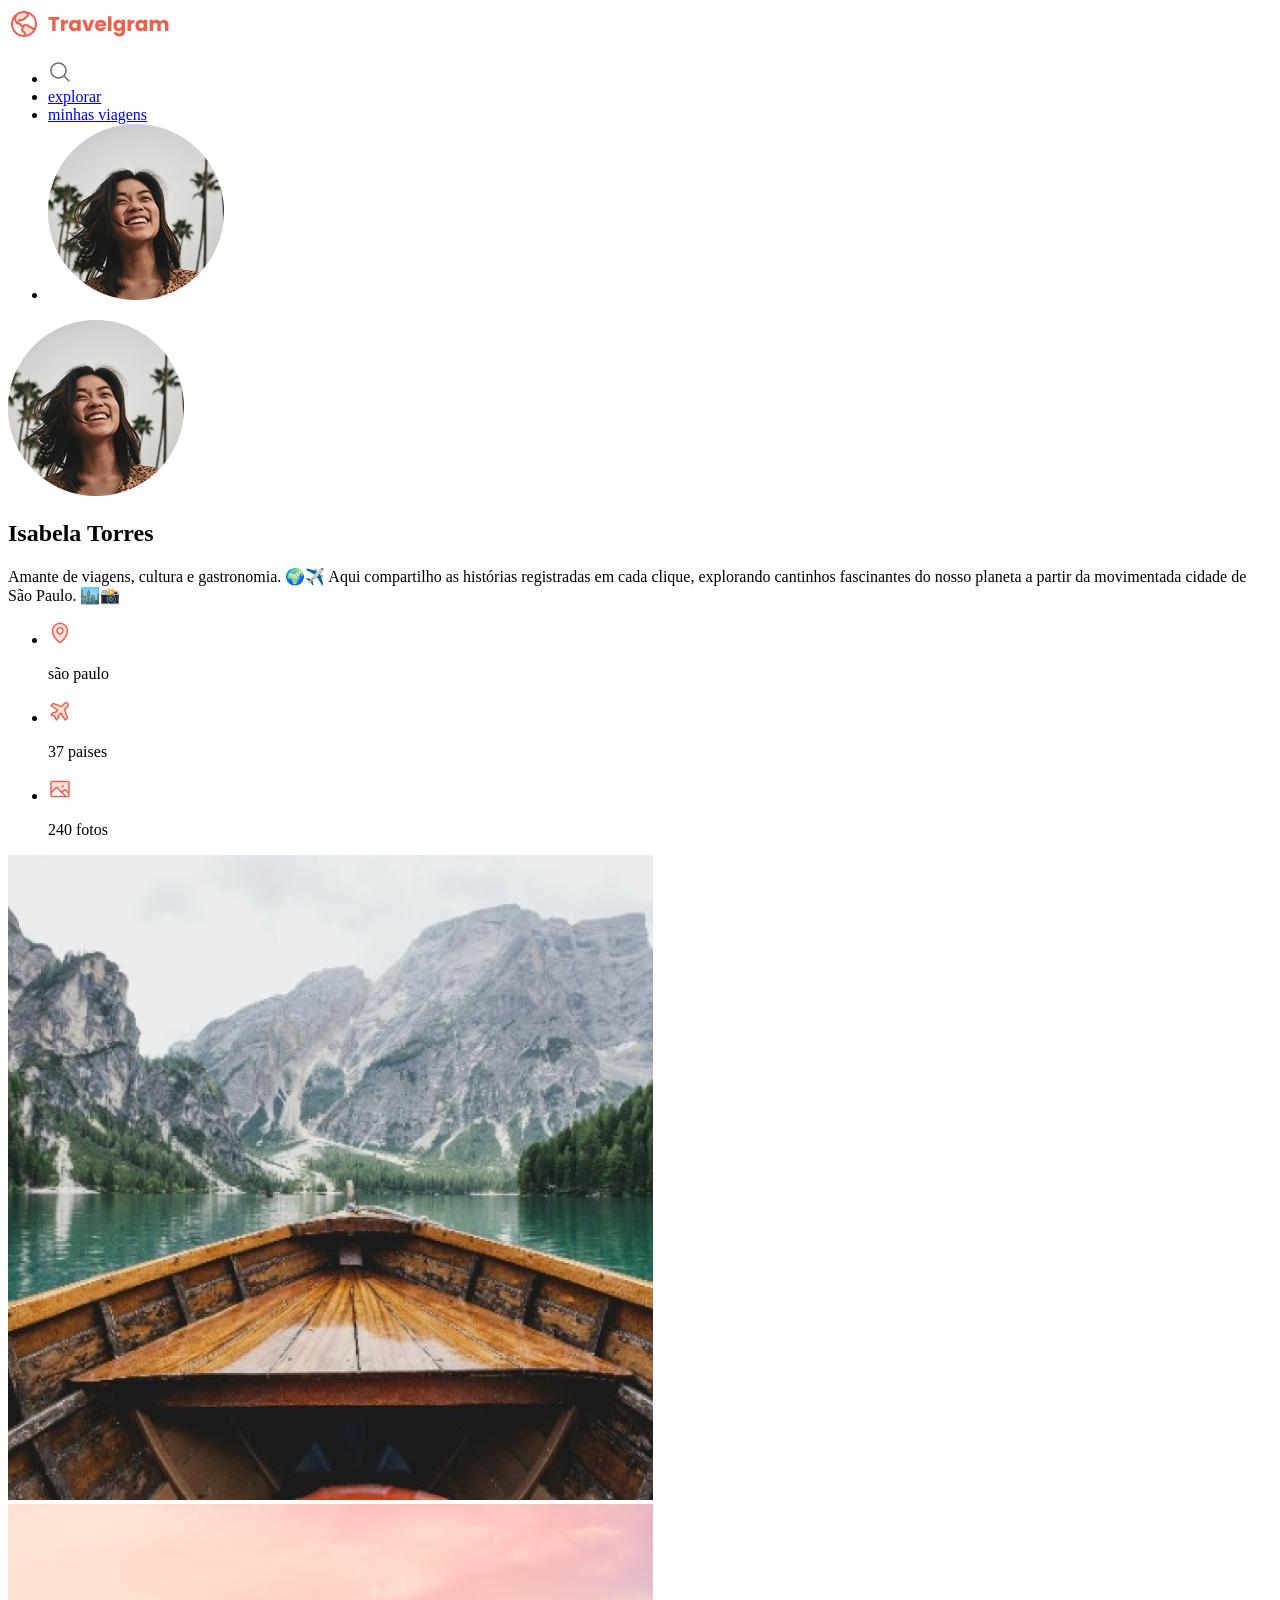
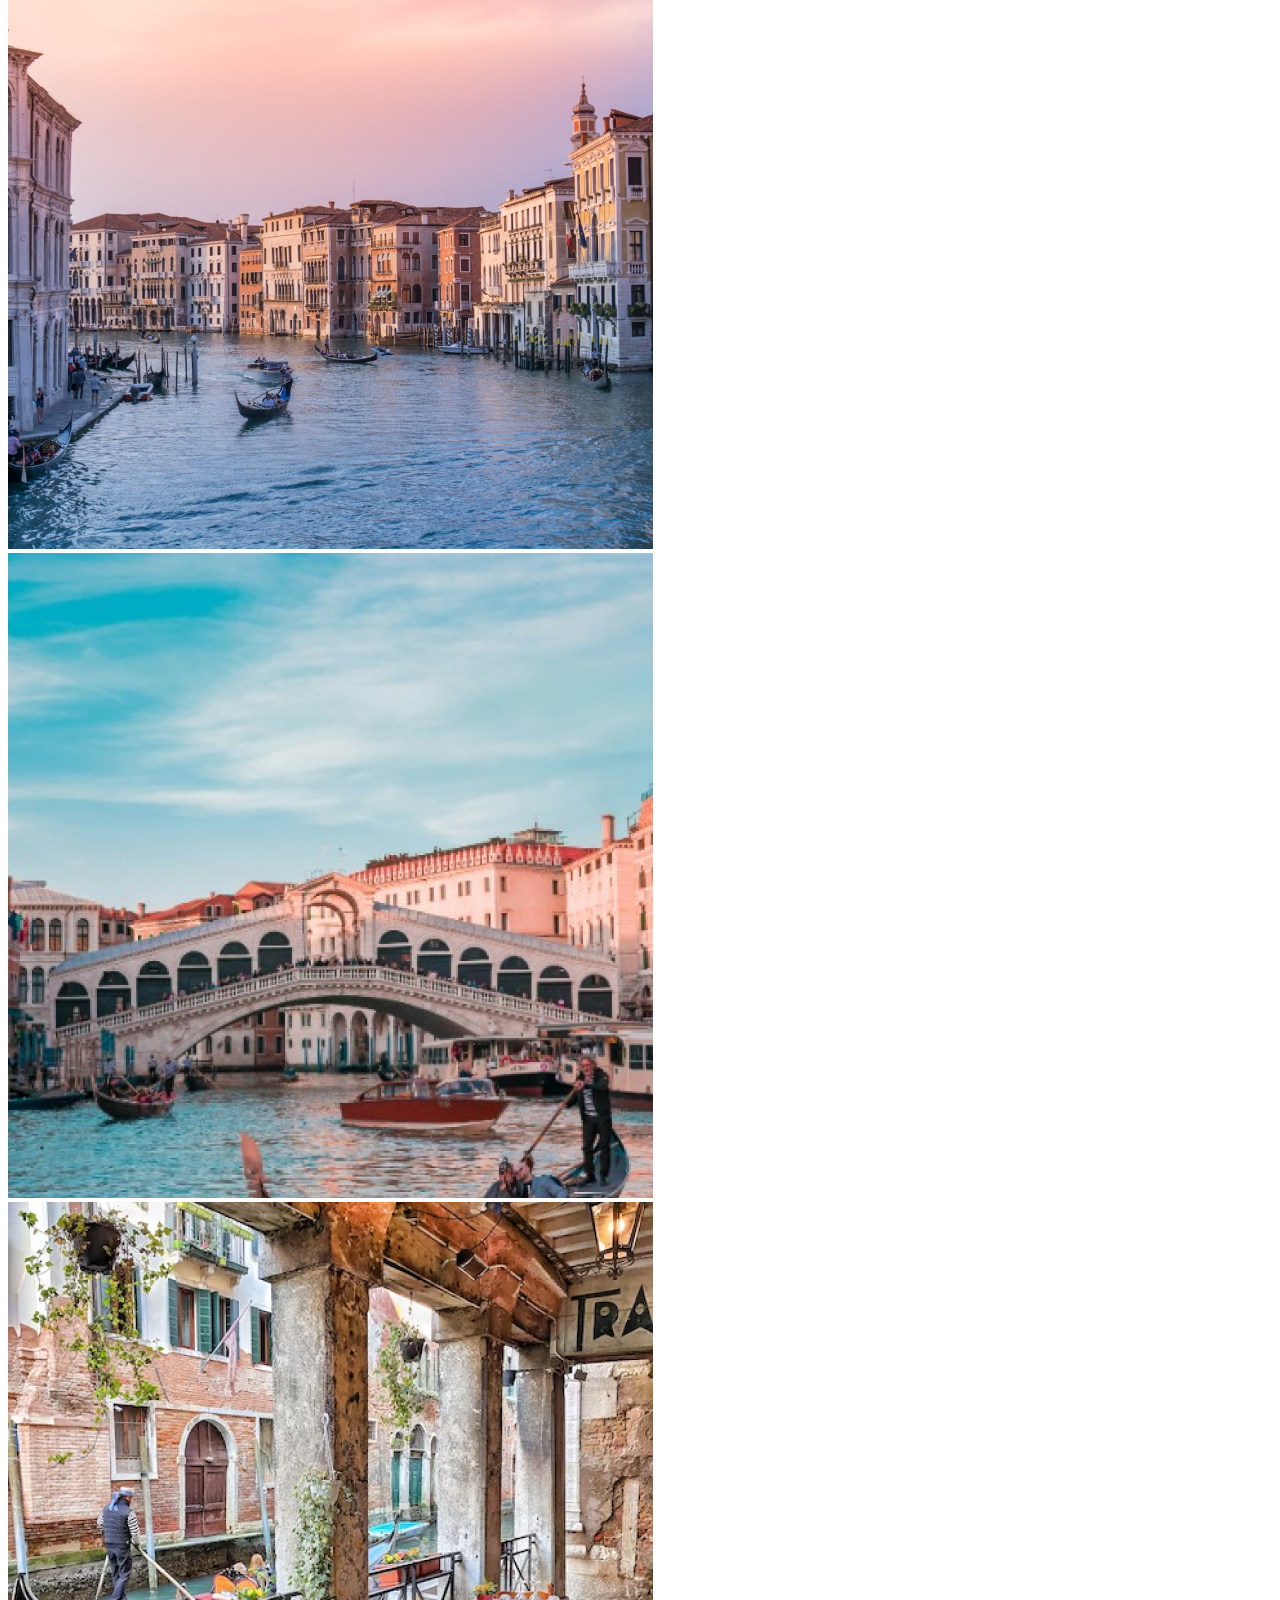
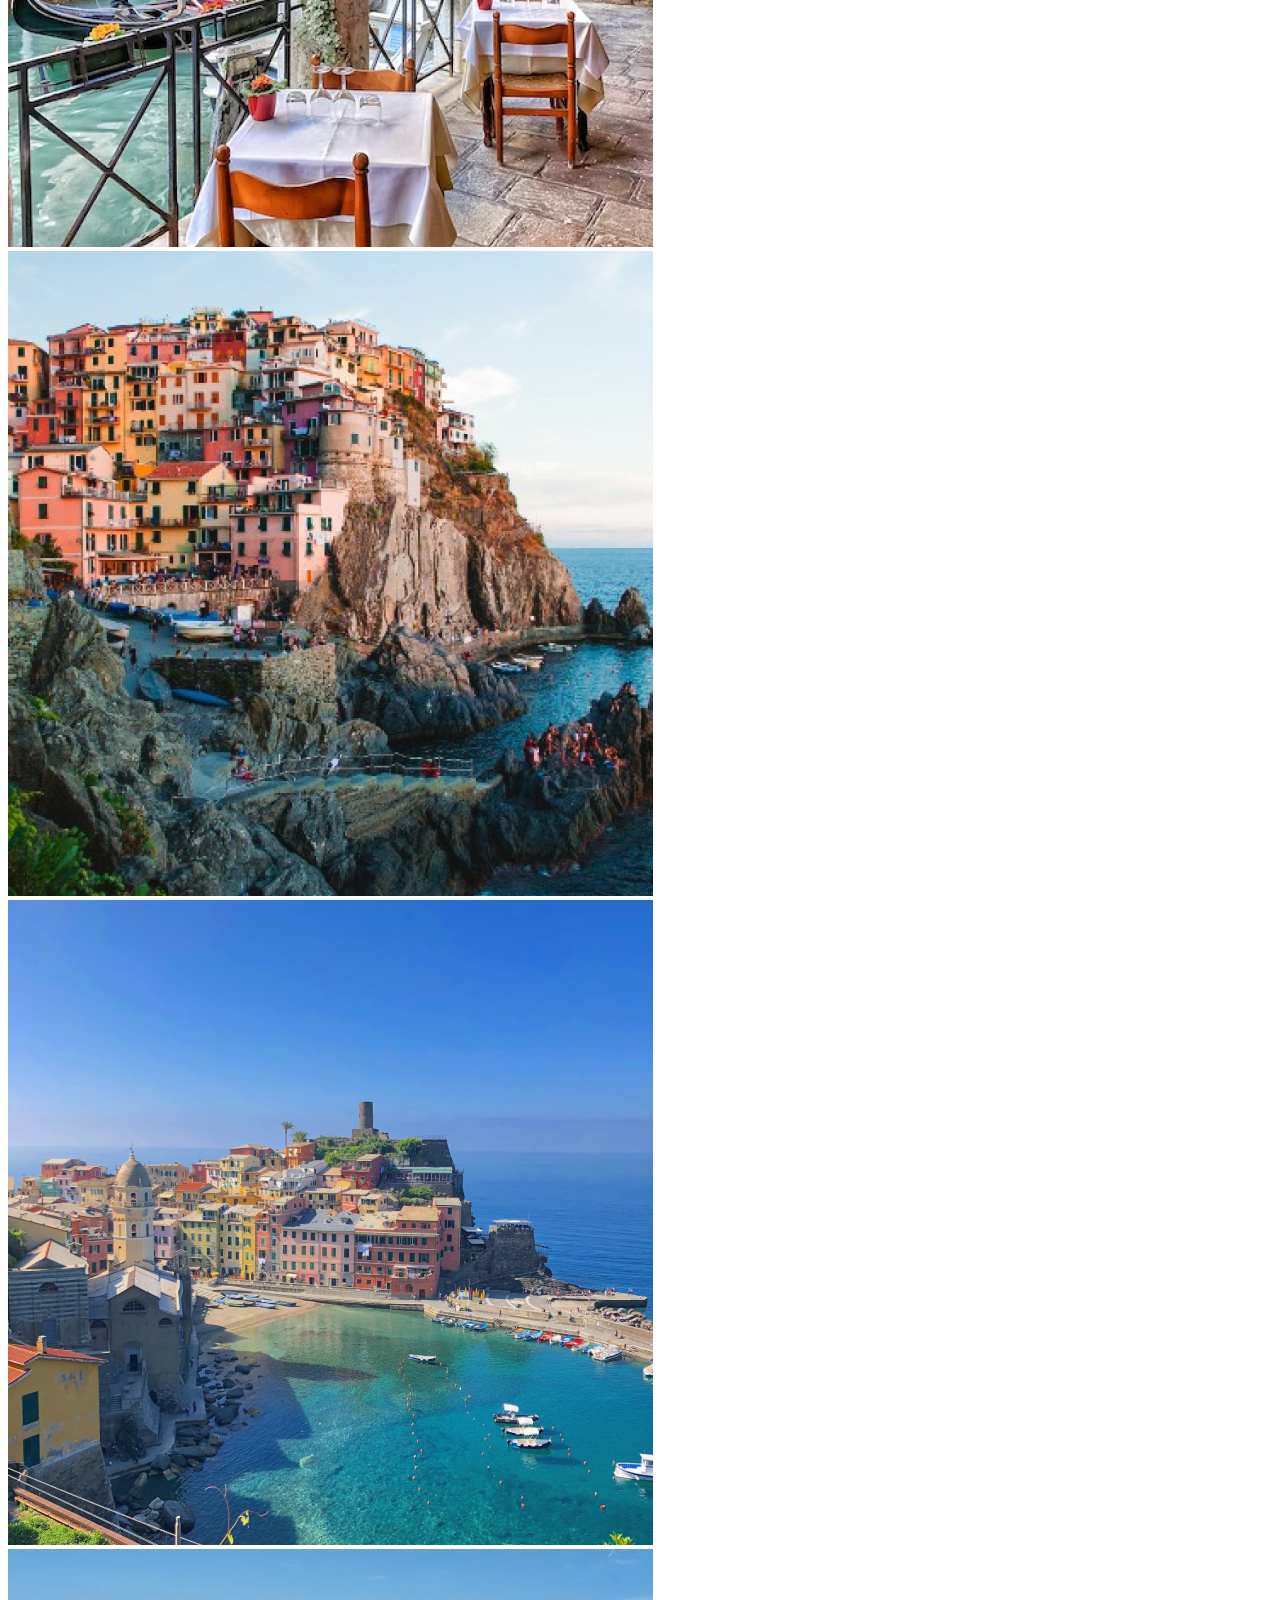
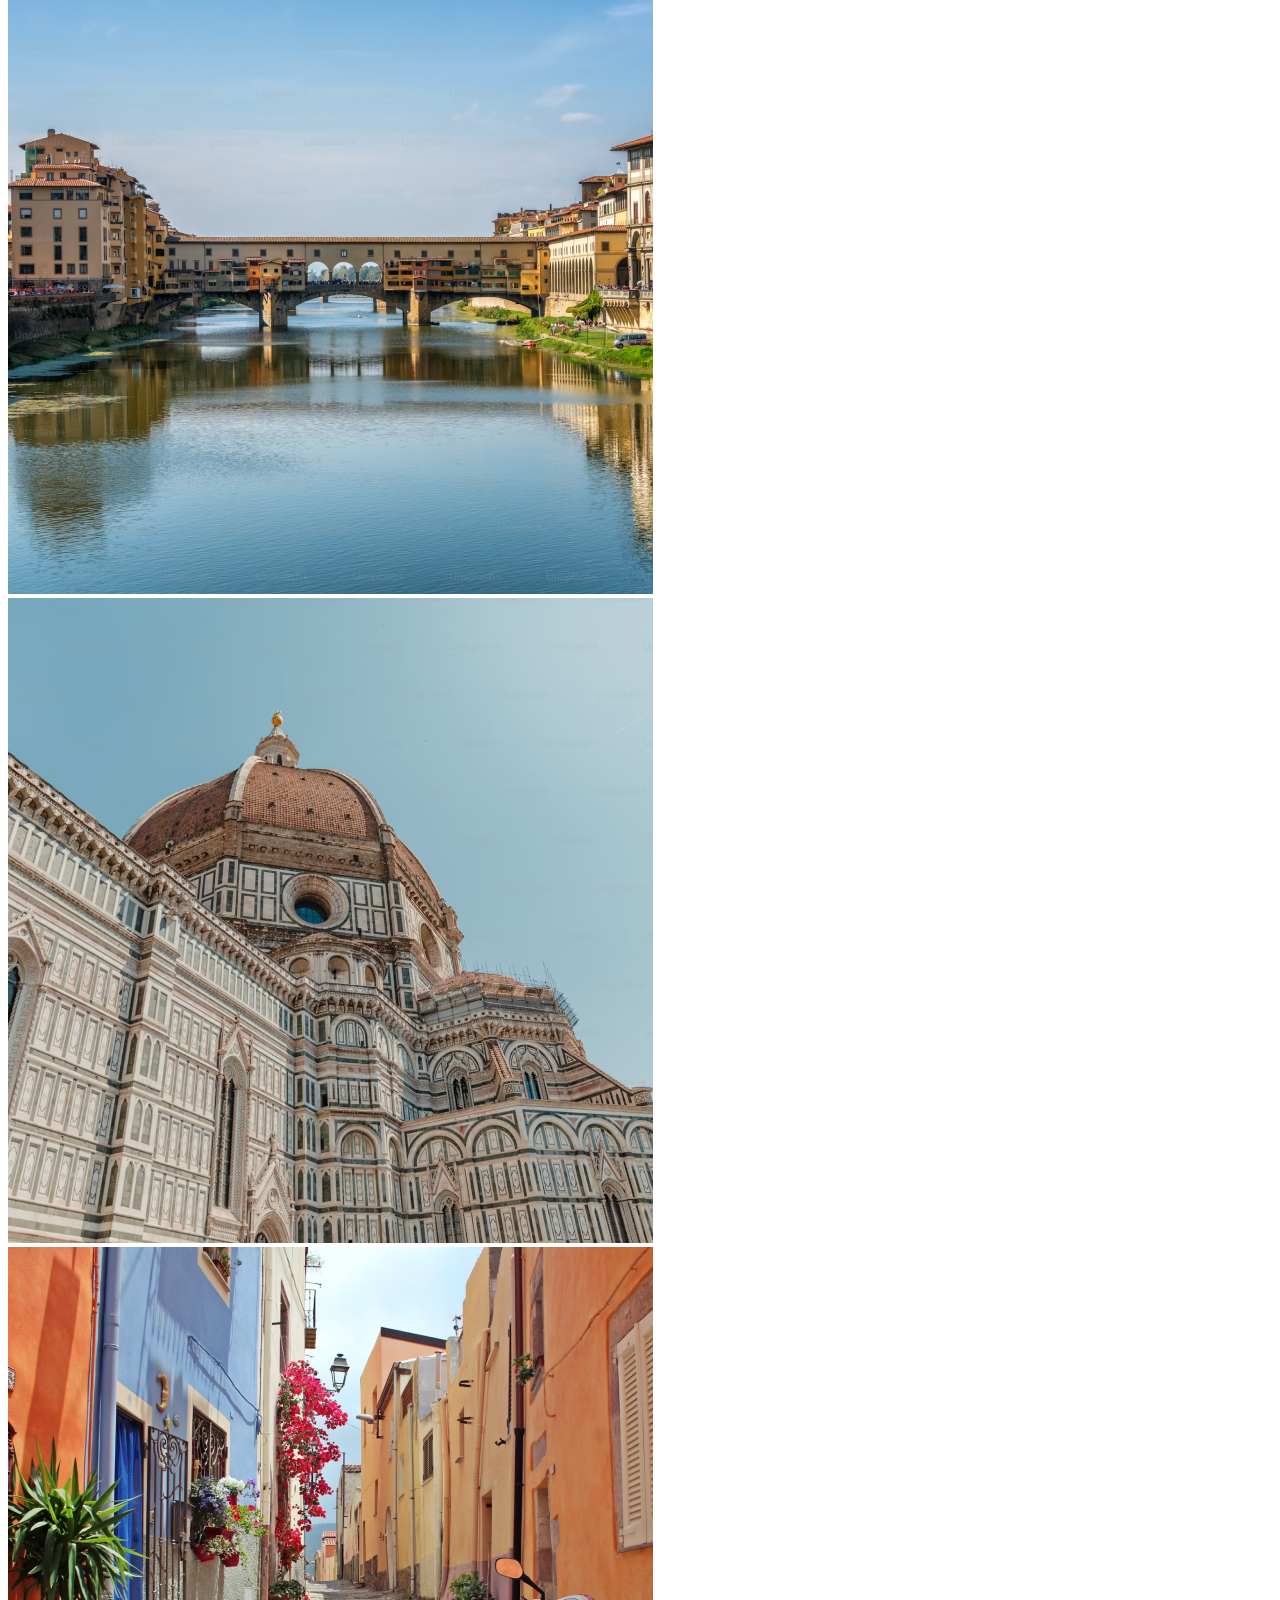
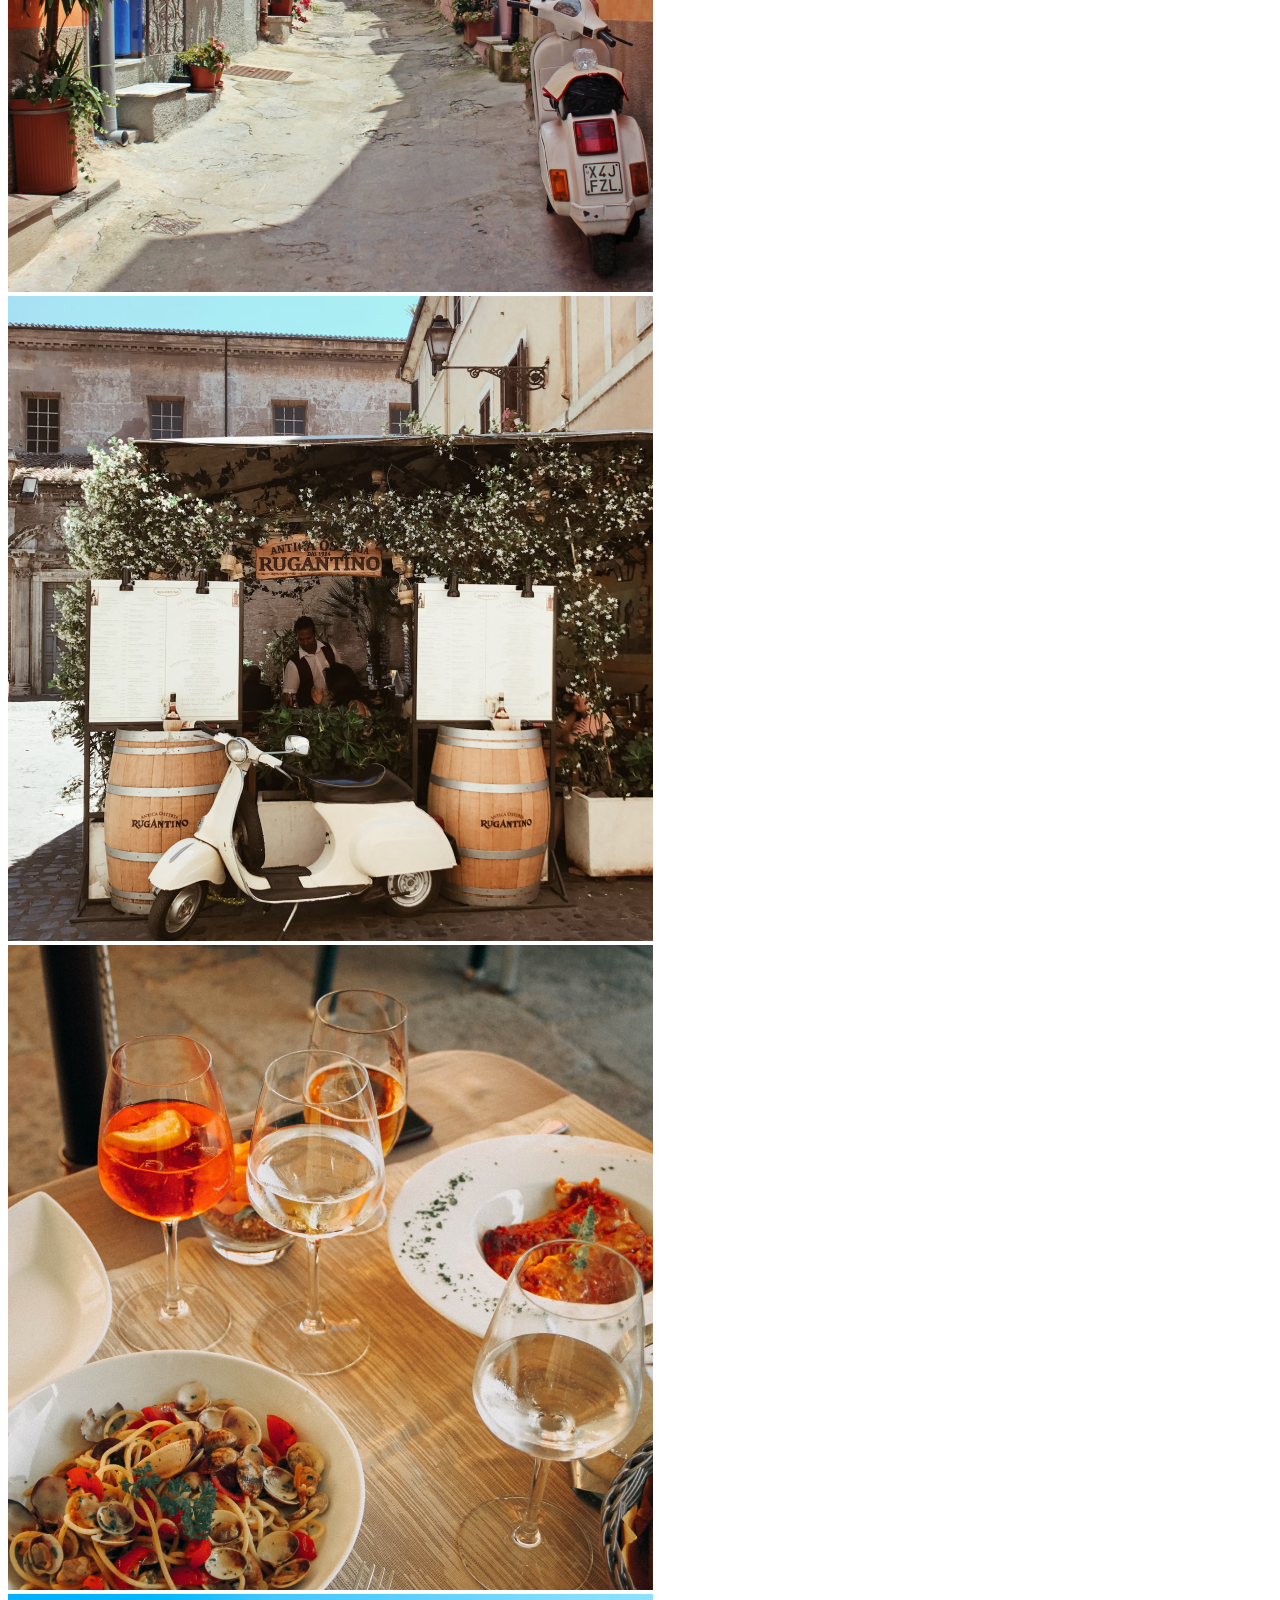
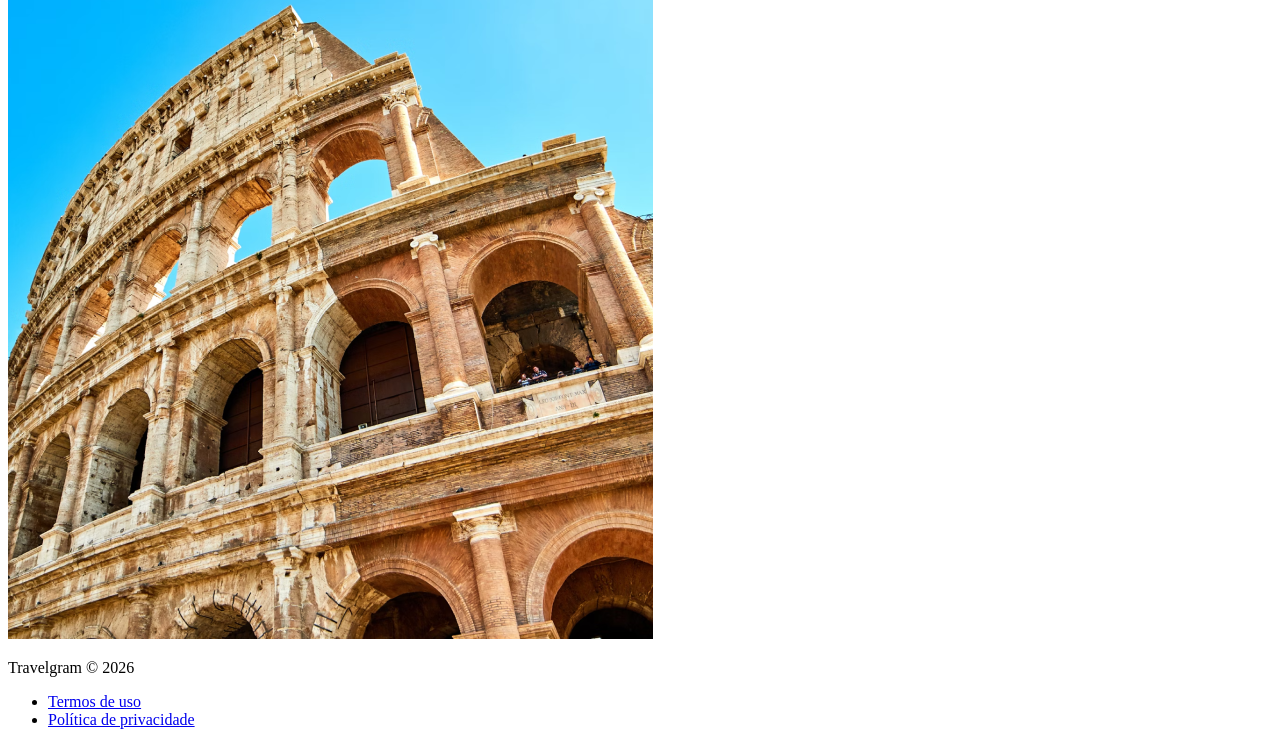
==== rocketseat/projeto-viagens-css/index.html @ 041af5b2 "html do footer concluido" ====
<!doctype html>
<html lang="pt-br">
  <head>
    <link rel="preconnect" href="https://fonts.googleapis.com" />
    <link rel="preconnect" href="https://fonts.gstatic.com" crossorigin />
    <meta charset="UTF-8" />
    <meta name="viewport" content="width=device-width, initial-scale=1.0" />
    <link
      href="https://fonts.googleapis.com/css2?family=Poppins:ital,wght@0,100;0,200;0,300;0,400;0,500;0,600;0,700;0,800;0,900;1,100;1,200;1,300;1,400;1,500;1,600;1,700;1,800;1,900&display=swap"
      rel="stylesheet"
    />
    <title>Projeto Viagens | Css</title>
  </head>
  <body>
    <!--PAGE-->
    <div id="page">
      <!--NAV-->
      <nav id="nav-main">
        <!--LOGO-->
        <a href="#" class="nav-main_logo-link">
          <img src="images/icons/Logo.svg" alt="Logo da empresa Travelgram" />
        </a>
        <!--Navegation List-->
        <div class="nav-main_div-nav">
          <ul class="list-nav">
            <!--Lupa-->
            <li class="list-nav_item">
              <a href="#">
                <img
                  src="./images/icons/MagnifyingGlass.svg"
                  alt="imagem de uma pequena lupa transparente."
                />
              </a>
            </li>
            <!--Explorar-->
            <li class="list-nav_item">
              <a href="#"> explorar </a>
            </li>
            <!--Minhas viagens-->
            <li class="list-nav_item">
              <a href="#"> minhas viagens </a>
            </li>
            <!--Imagem de perfil pequena-->
            <li class="list-nav_item">
              <a href="#">
                <img
                  src="images/icons/Profile pic.png"
                  alt="imagem de perfil pequena com uma mulher sorrindo"
                />
              </a>
            </li>
          </ul>
        </div>
      </nav>
      <!--FIM DO NAV-->
      <!--HEADER-->
      <header id="header-main">
        <!--About Section-->
        <section class="about_section">
          <!--ABOUT DIV-->
          <div class="div-about">
            <img
              src="./images/icons/Profile pic.png"
              alt="imagem de perfil com uma mulher sorrindo"
            />
            <div class="box-about">
              <h1 class="main-title">Isabela Torres</h1>
              <p class="about-paragraph">
                Amante de viagens, cultura e gastronomia. 🌍✈️ Aqui compartilho
                as histórias registradas em cada clique, explorando cantinhos
                fascinantes do nosso planeta a partir da movimentada cidade de
                São Paulo. 🏙️📸
              </p>
            </div>
          </div>

          <!--INFO DIV-->
          <div class="div-info">
            <!--List info-->
            <ul class="list-info">
              <!--Pin image-->
              <li class="list-info_item">
                <img
                  src="images/icons/MapPin.svg"
                  alt="Icone com a imagem de um pequeno Pino com a cor laranja."
                />
                <p>são paulo</p>
              </li>

              <!--Airplane-->
              <li class="list-info_item">
                <img
                  src="images/icons/AirplaneTilt.svg"
                  alt="Icone com a imagem de um aviao a cor laranja."
                />
                <p>37 paises</p>
              </li>

              <!--Image-->
              <li class="list-info_item">
                <img
                  src="images/icons/Image.svg"
                  alt="Icone com uma imagem de uma pequena paisagem."
                />
                <p>240 fotos</p>
              </li>
            </ul>
          </div>
        </section>
        <!--Fim da section About-->
      </header>
      <!--Fim do header-->

      <!--Inicio do Main - Gallery-->
      <main id="main-Gallery">
        <img src="./images/gallerry/Image 01.png" alt="#" />
        <img src="./images/gallerry/Image 02.png" alt="#" />
        <img src="./images/gallerry/Image 03.png" alt="#" />
        <img src="./images/gallerry/Image 04.png" alt="#" />
        <img src="./images/gallerry/Image 05.png" alt="#" />
        <img src="./images/gallerry/Image 06.png" alt="#" />
        <img src="./images/gallerry/Image 07.png" alt="#" />
        <img src="./images/gallerry/Image 08.png" alt="#" />
        <img src="./images/gallerry/Image 09.png" alt="#" />
        <img src="./images/gallerry/Image 10.png" alt="#" />
        <img src="./images/gallerry/Image 11.png" alt="#" />
        <img src="./images/gallerry/Image 12.png" alt="#" />
      </main>
      <!--Fim do Main-->
      <!--Inicio do Main Footer-->
      <footer id="main-footer">
        <p>Travelgram © 2026</p>
        <!--div footer-->
        <div class="main-footer_div-links">
          <!--List-->
          <ul class="main-footer_div-links_list">
            <li class="main-footer_div-links_list_item">
              <a href="#">Termos de uso</a>
            </li>

            <li class="main-footer_div-links_list_item">
              <a href="#">Política de privacidade</a>
            </li>
          </ul>
        </div>
      </footer>
    </div>
  </body>
</html>
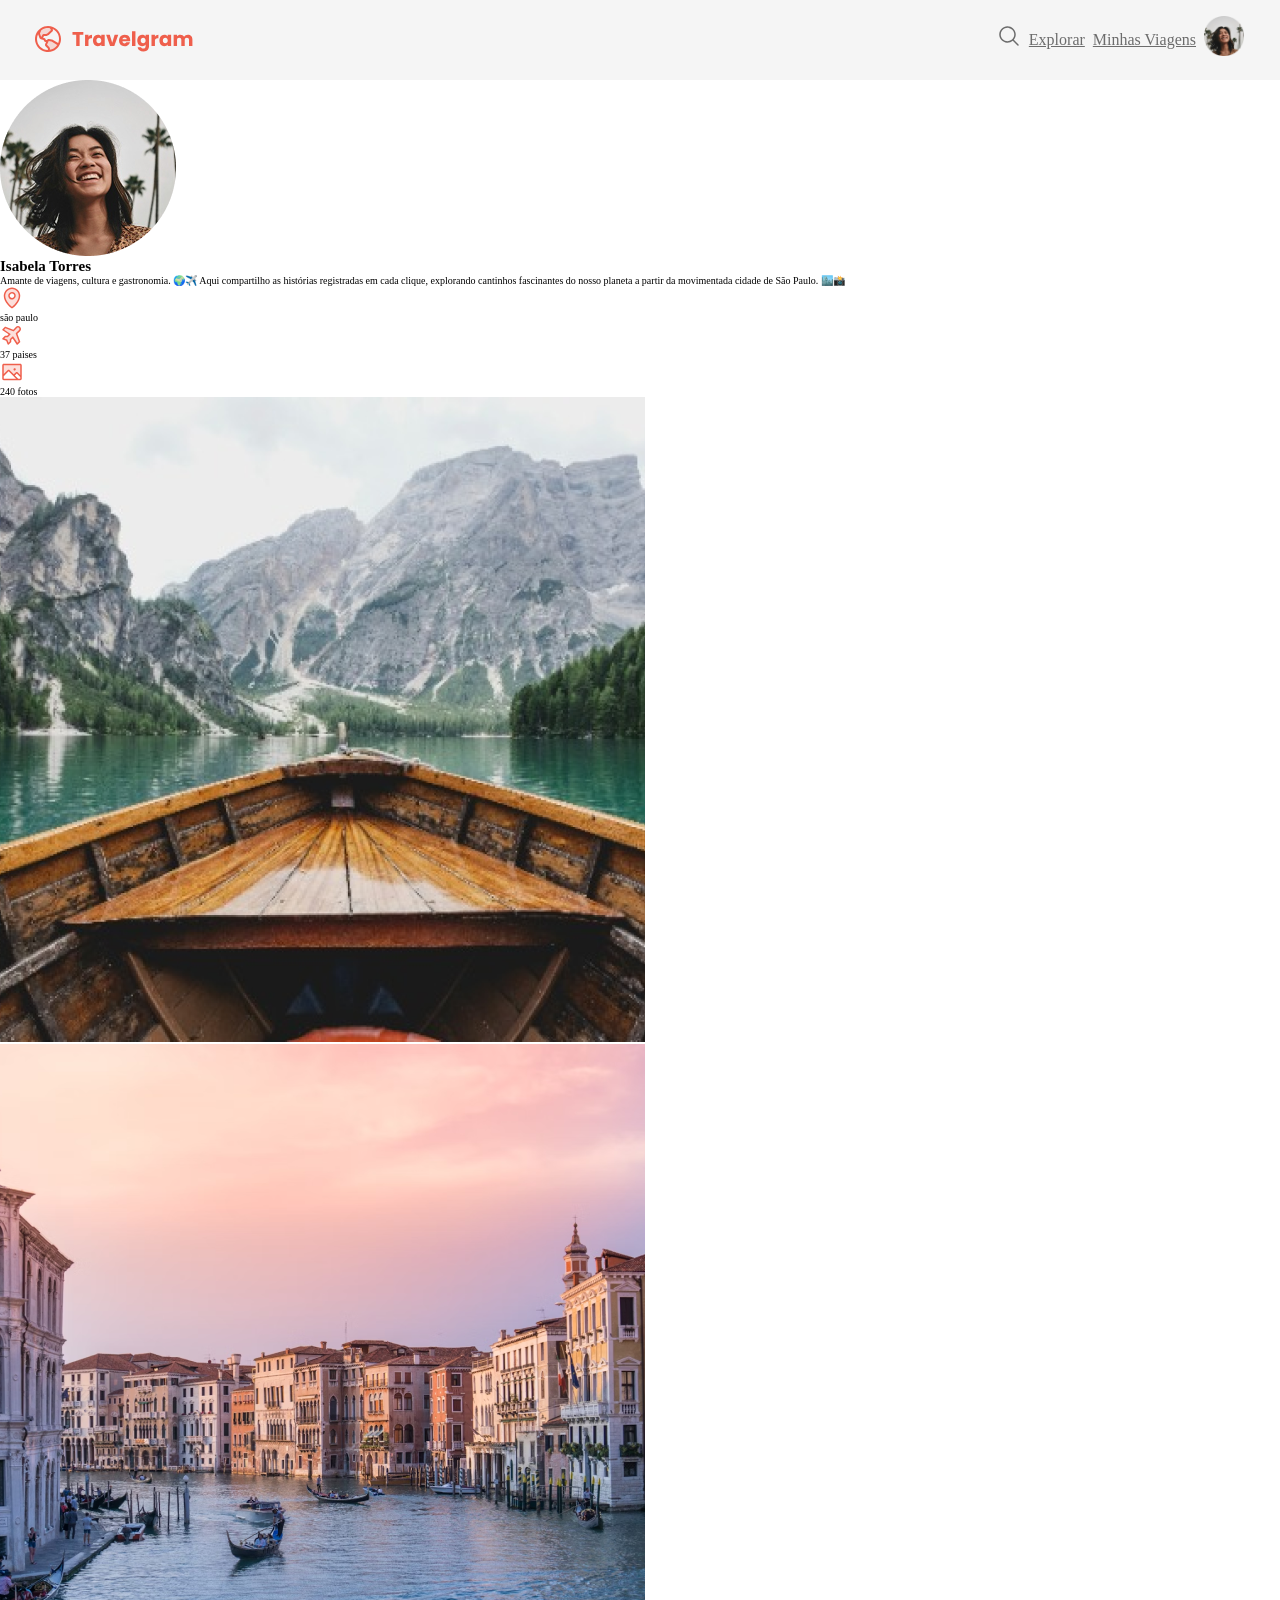
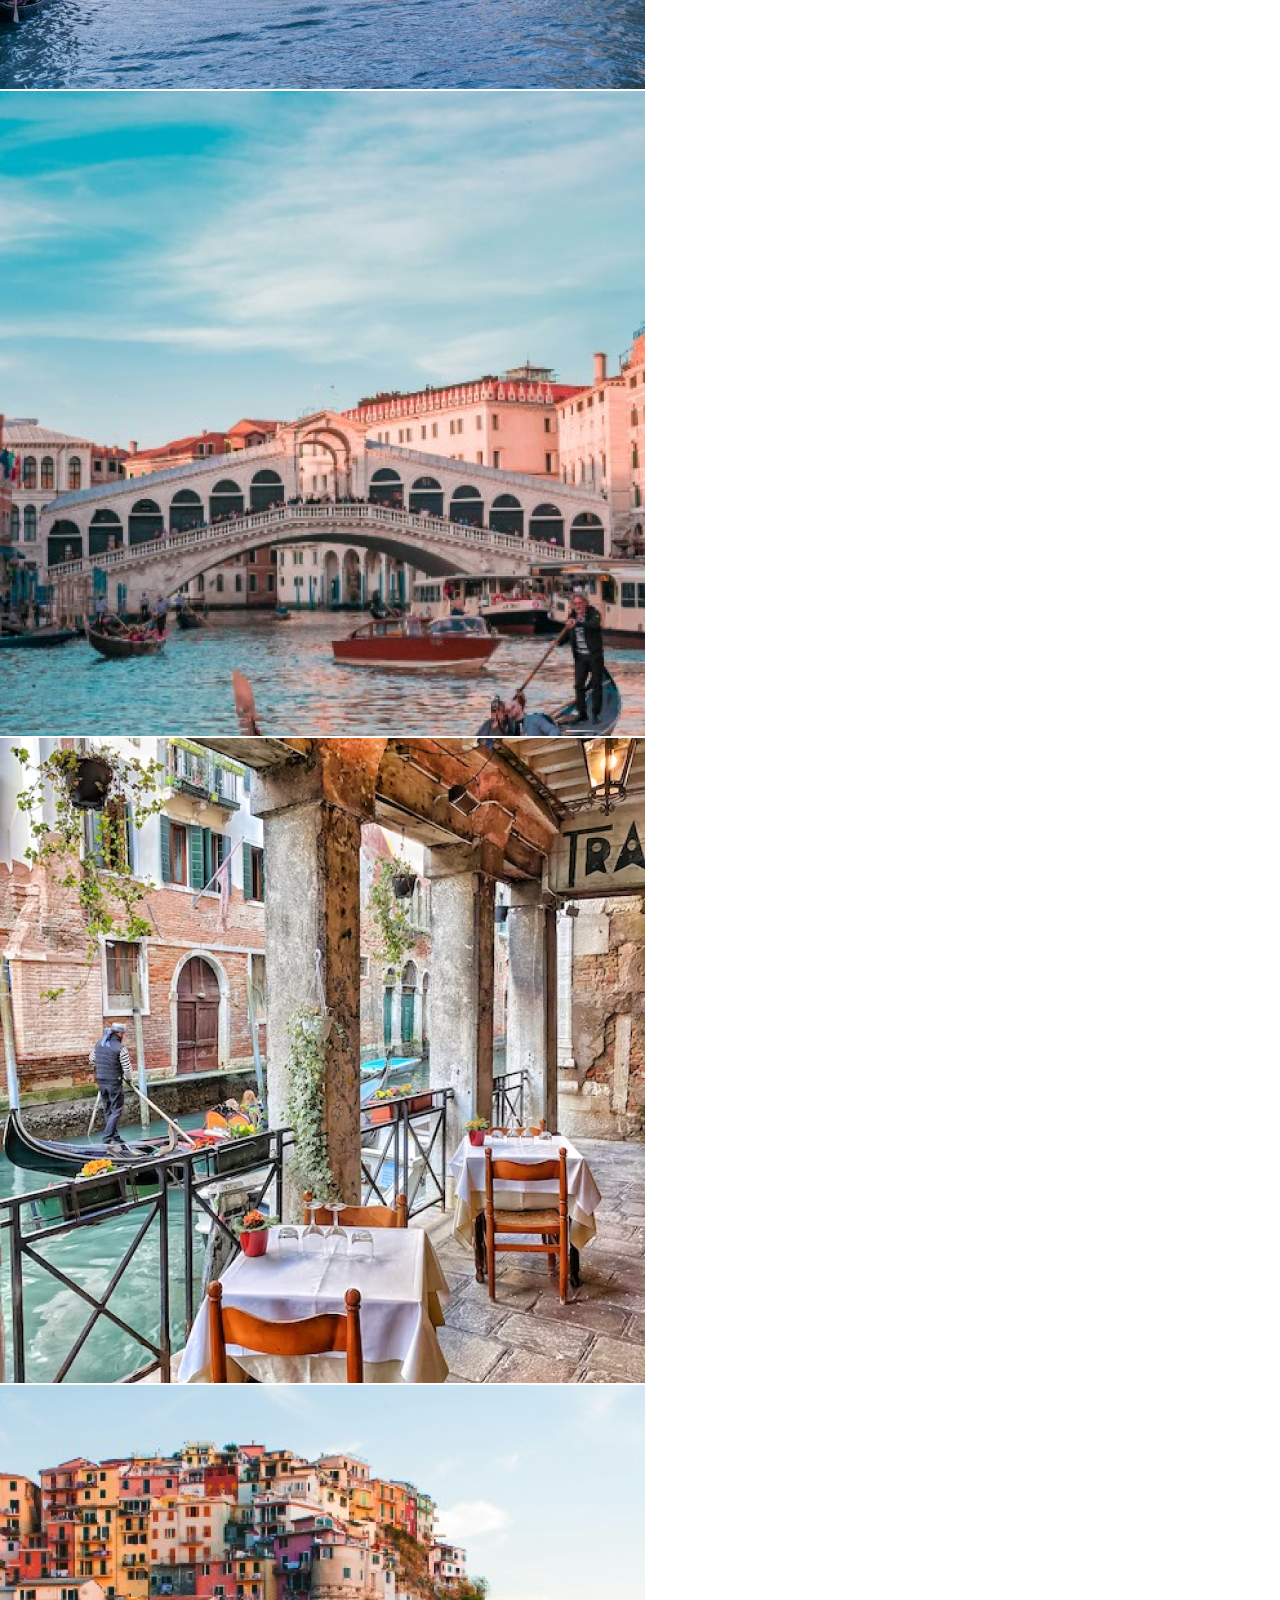
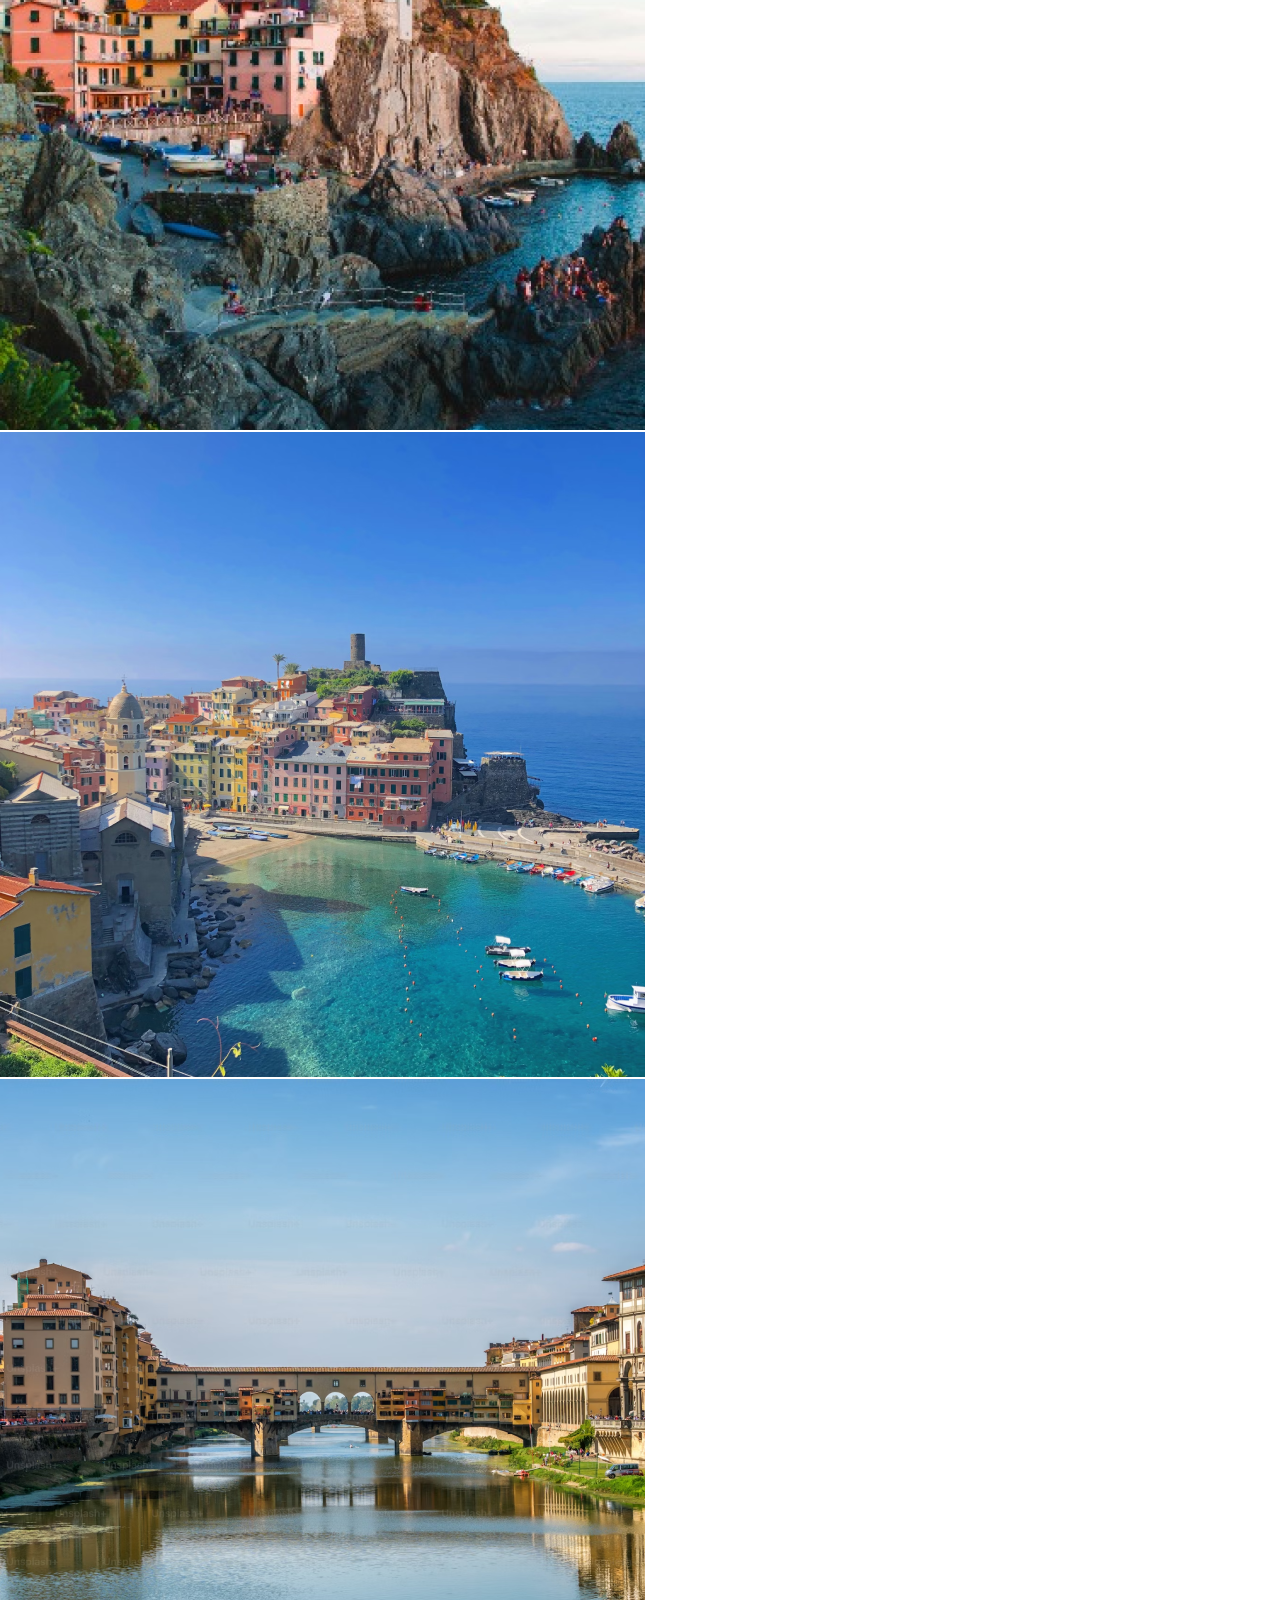
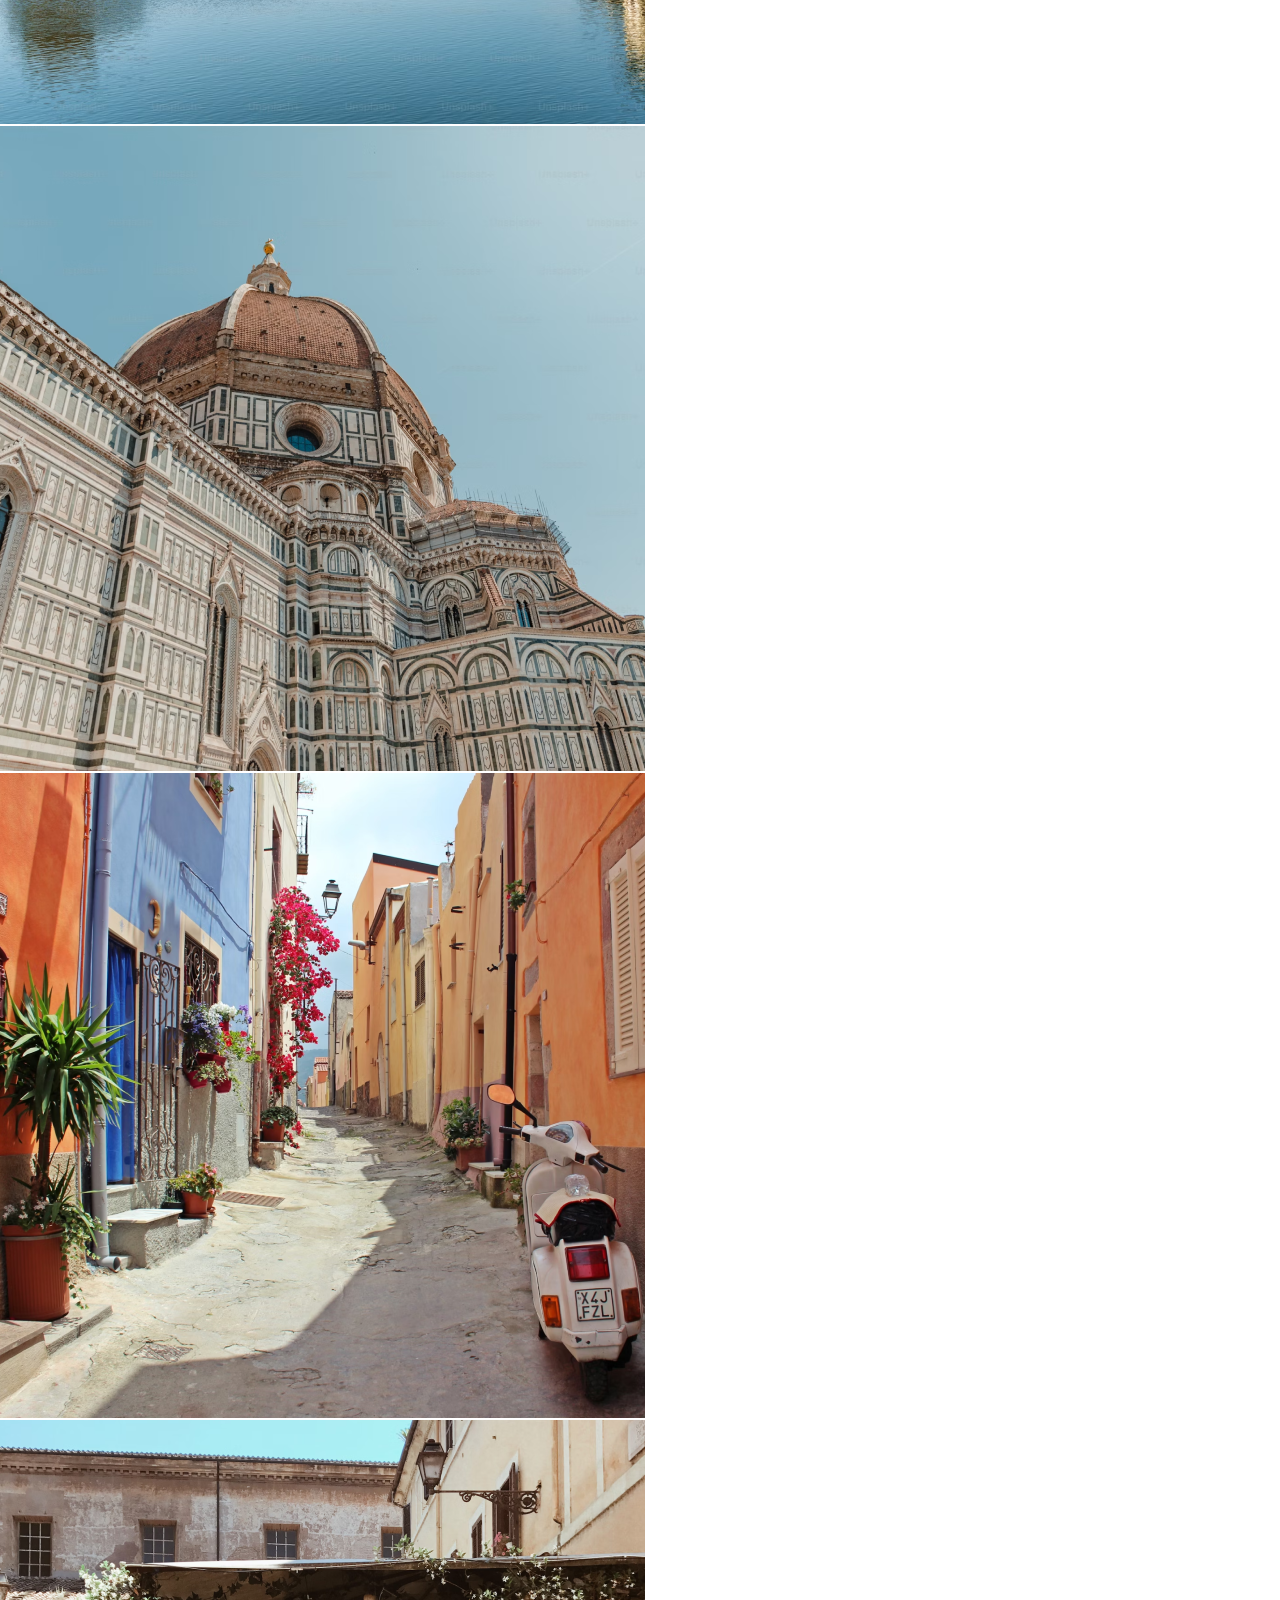
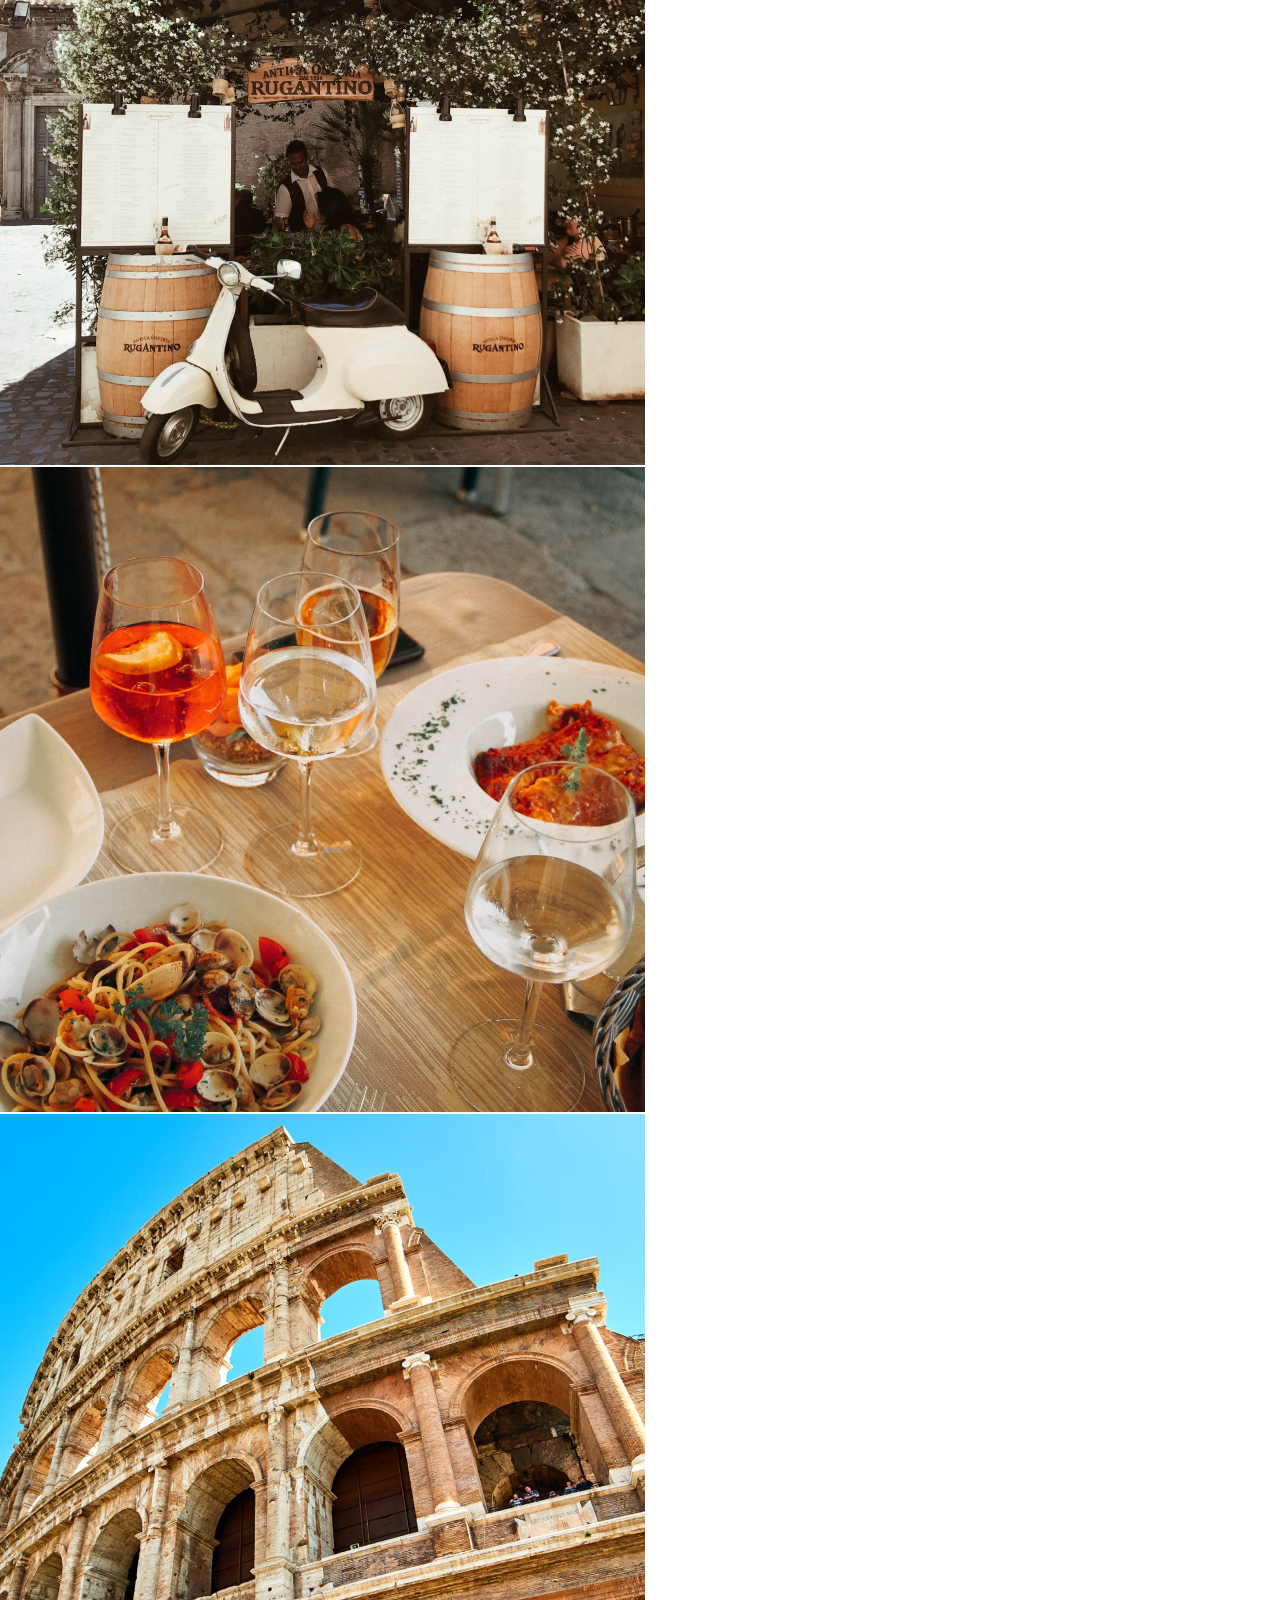
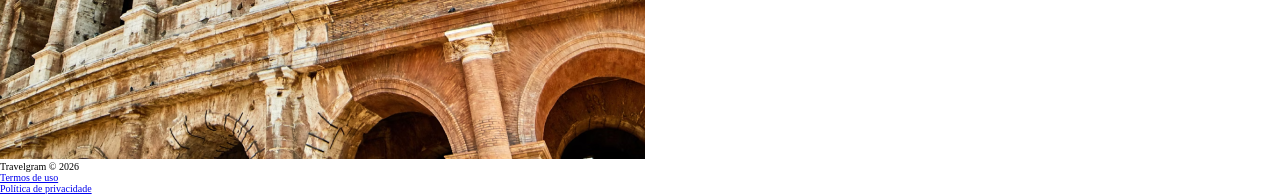
==== commit 7d72697a: "style do nav concluido" ====
--- a/rocketseat/projeto-viagens-css/index.html
+++ b/rocketseat/projeto-viagens-css/index.html
@@ -9,49 +9,52 @@
       href="https://fonts.googleapis.com/css2?family=Poppins:ital,wght@0,100;0,200;0,300;0,400;0,500;0,600;0,700;0,800;0,900;1,100;1,200;1,300;1,400;1,500;1,600;1,700;1,800;1,900&display=swap"
       rel="stylesheet"
     />
+    <link rel="stylesheet" href="./style.css">
     <title>Projeto Viagens | Css</title>
   </head>
   <body>
     <!--PAGE-->
     <div id="page">
       <!--NAV-->
-      <nav id="nav-main">
-        <!--LOGO-->
-        <a href="#" class="nav-main_logo-link">
-          <img src="images/icons/Logo.svg" alt="Logo da empresa Travelgram" />
-        </a>
-        <!--Navegation List-->
-        <div class="nav-main_div-nav">
-          <ul class="list-nav">
-            <!--Lupa-->
-            <li class="list-nav_item">
-              <a href="#">
-                <img
-                  src="./images/icons/MagnifyingGlass.svg"
-                  alt="imagem de uma pequena lupa transparente."
-                />
-              </a>
-            </li>
-            <!--Explorar-->
-            <li class="list-nav_item">
-              <a href="#"> explorar </a>
-            </li>
-            <!--Minhas viagens-->
-            <li class="list-nav_item">
-              <a href="#"> minhas viagens </a>
-            </li>
-            <!--Imagem de perfil pequena-->
-            <li class="list-nav_item">
-              <a href="#">
-                <img
-                  src="images/icons/Profile pic.png"
-                  alt="imagem de perfil pequena com uma mulher sorrindo"
-                />
-              </a>
-            </li>
-          </ul>
-        </div>
-      </nav>
+      <div class="color-fundo">
+        <nav id="nav-main">
+          <!--LOGO-->
+          <a href="#" class="nav-main_logo-link">
+            <img src="images/icons/Logo.svg" alt="Logo da empresa Travelgram" />
+          </a>
+          <!--Navegation List-->
+          <div class="nav-main_div-nav">
+            <ul class="list-nav">
+              <!--Lupa-->
+              <li class="list-nav_item">
+                <a href="#">
+                  <img
+                    src="./images/icons/MagnifyingGlass.svg"
+                    alt="imagem de uma pequena lupa transparente."
+                  />
+                </a>
+              </li>
+              <!--Explorar-->
+              <li class="list-nav_item">
+                <a href="#"> explorar </a>
+              </li>
+              <!--Minhas viagens-->
+              <li class="list-nav_item">
+                <a href="#"> minhas viagens </a>
+              </li>
+              <!--Imagem de perfil pequena-->
+              <li class="list-nav_item">
+                <a href="#">
+                  <img
+                    src="images/icons/Profile pic.png"
+                    alt="imagem de perfil pequena com uma mulher sorrindo"
+                  />
+                </a>
+              </li>
+            </ul>
+          </div>
+        </nav>
+      </div>
       <!--FIM DO NAV-->
       <!--HEADER-->
       <header id="header-main">
@@ -113,18 +116,20 @@
 
       <!--Inicio do Main - Gallery-->
       <main id="main-Gallery">
-        <img src="./images/gallerry/Image 01.png" alt="#" />
-        <img src="./images/gallerry/Image 02.png" alt="#" />
-        <img src="./images/gallerry/Image 03.png" alt="#" />
-        <img src="./images/gallerry/Image 04.png" alt="#" />
-        <img src="./images/gallerry/Image 05.png" alt="#" />
-        <img src="./images/gallerry/Image 06.png" alt="#" />
-        <img src="./images/gallerry/Image 07.png" alt="#" />
-        <img src="./images/gallerry/Image 08.png" alt="#" />
-        <img src="./images/gallerry/Image 09.png" alt="#" />
-        <img src="./images/gallerry/Image 10.png" alt="#" />
-        <img src="./images/gallerry/Image 11.png" alt="#" />
-        <img src="./images/gallerry/Image 12.png" alt="#" />
+        <section class="section-gallerry">
+          <img src="./images/gallerry/Image 01.png" alt="#" />
+          <img src="./images/gallerry/Image 02.png" alt="#" />
+          <img src="./images/gallerry/Image 03.png" alt="#" />
+          <img src="./images/gallerry/Image 04.png" alt="#" />
+          <img src="./images/gallerry/Image 05.png" alt="#" />
+          <img src="./images/gallerry/Image 06.png" alt="#" />
+          <img src="./images/gallerry/Image 07.png" alt="#" />
+          <img src="./images/gallerry/Image 08.png" alt="#" />
+          <img src="./images/gallerry/Image 09.png" alt="#" />
+          <img src="./images/gallerry/Image 10.png" alt="#" />
+          <img src="./images/gallerry/Image 11.png" alt="#" />
+          <img src="./images/gallerry/Image 12.png" alt="#" />
+        </section>
       </main>
       <!--Fim do Main-->
       <!--Inicio do Main Footer-->
--- a/rocketseat/projeto-viagens-css/style.css
+++ b/rocketseat/projeto-viagens-css/style.css
@@ -0,0 +1,2 @@
+@import url("./configs/pages/page.css");
+@import url("./configs/nav/nav.css");
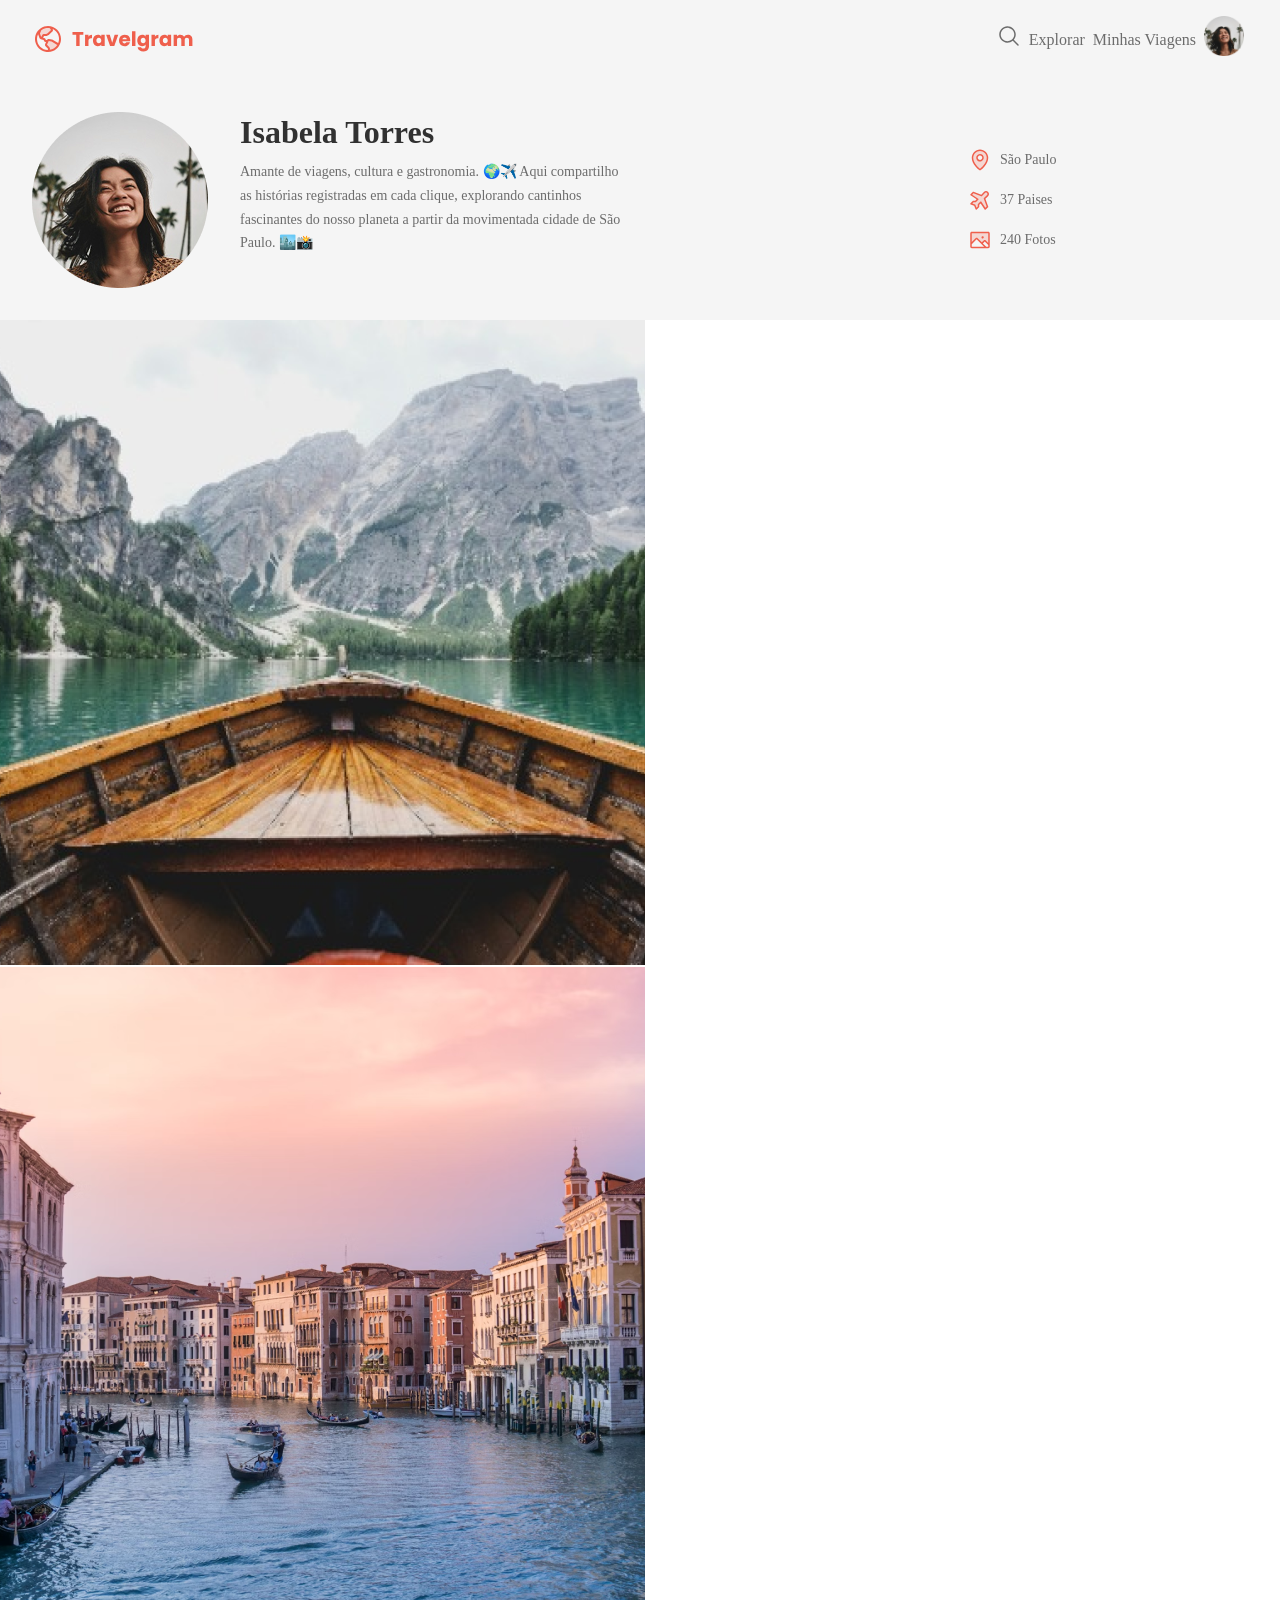
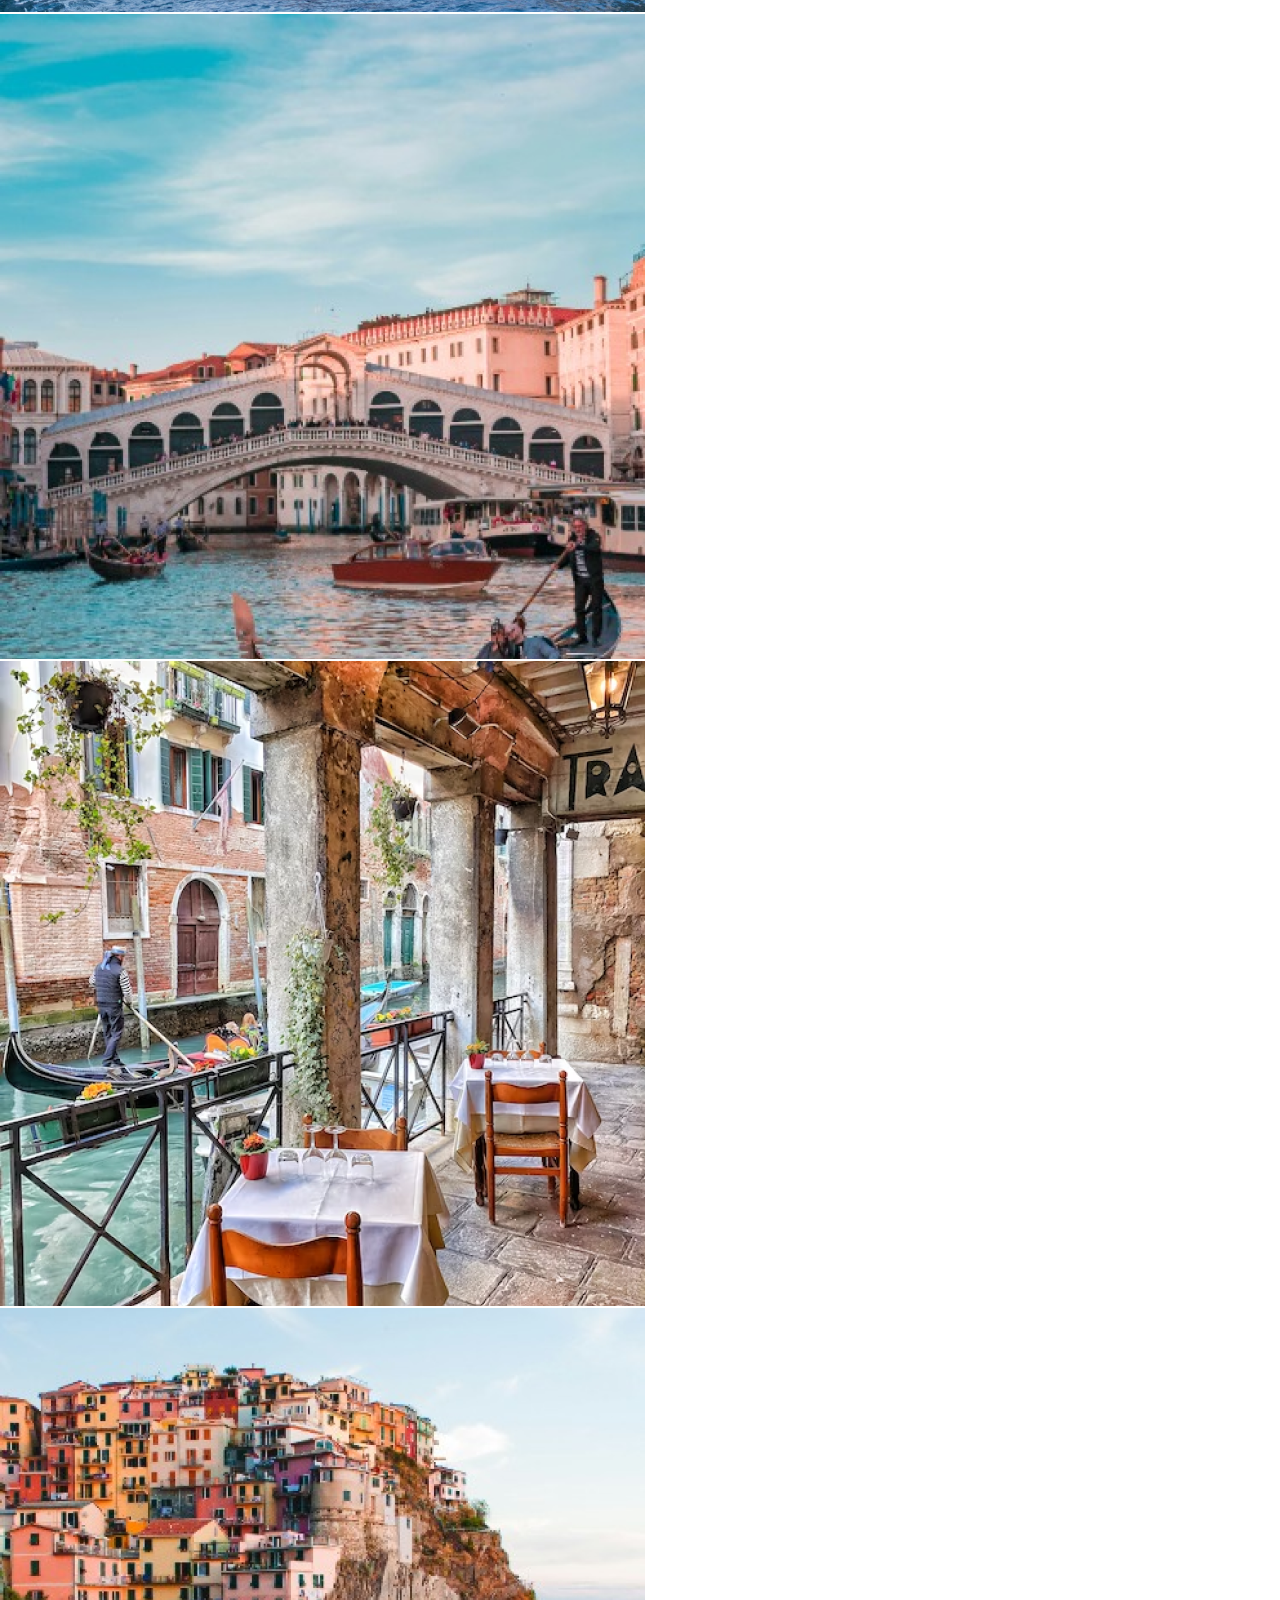
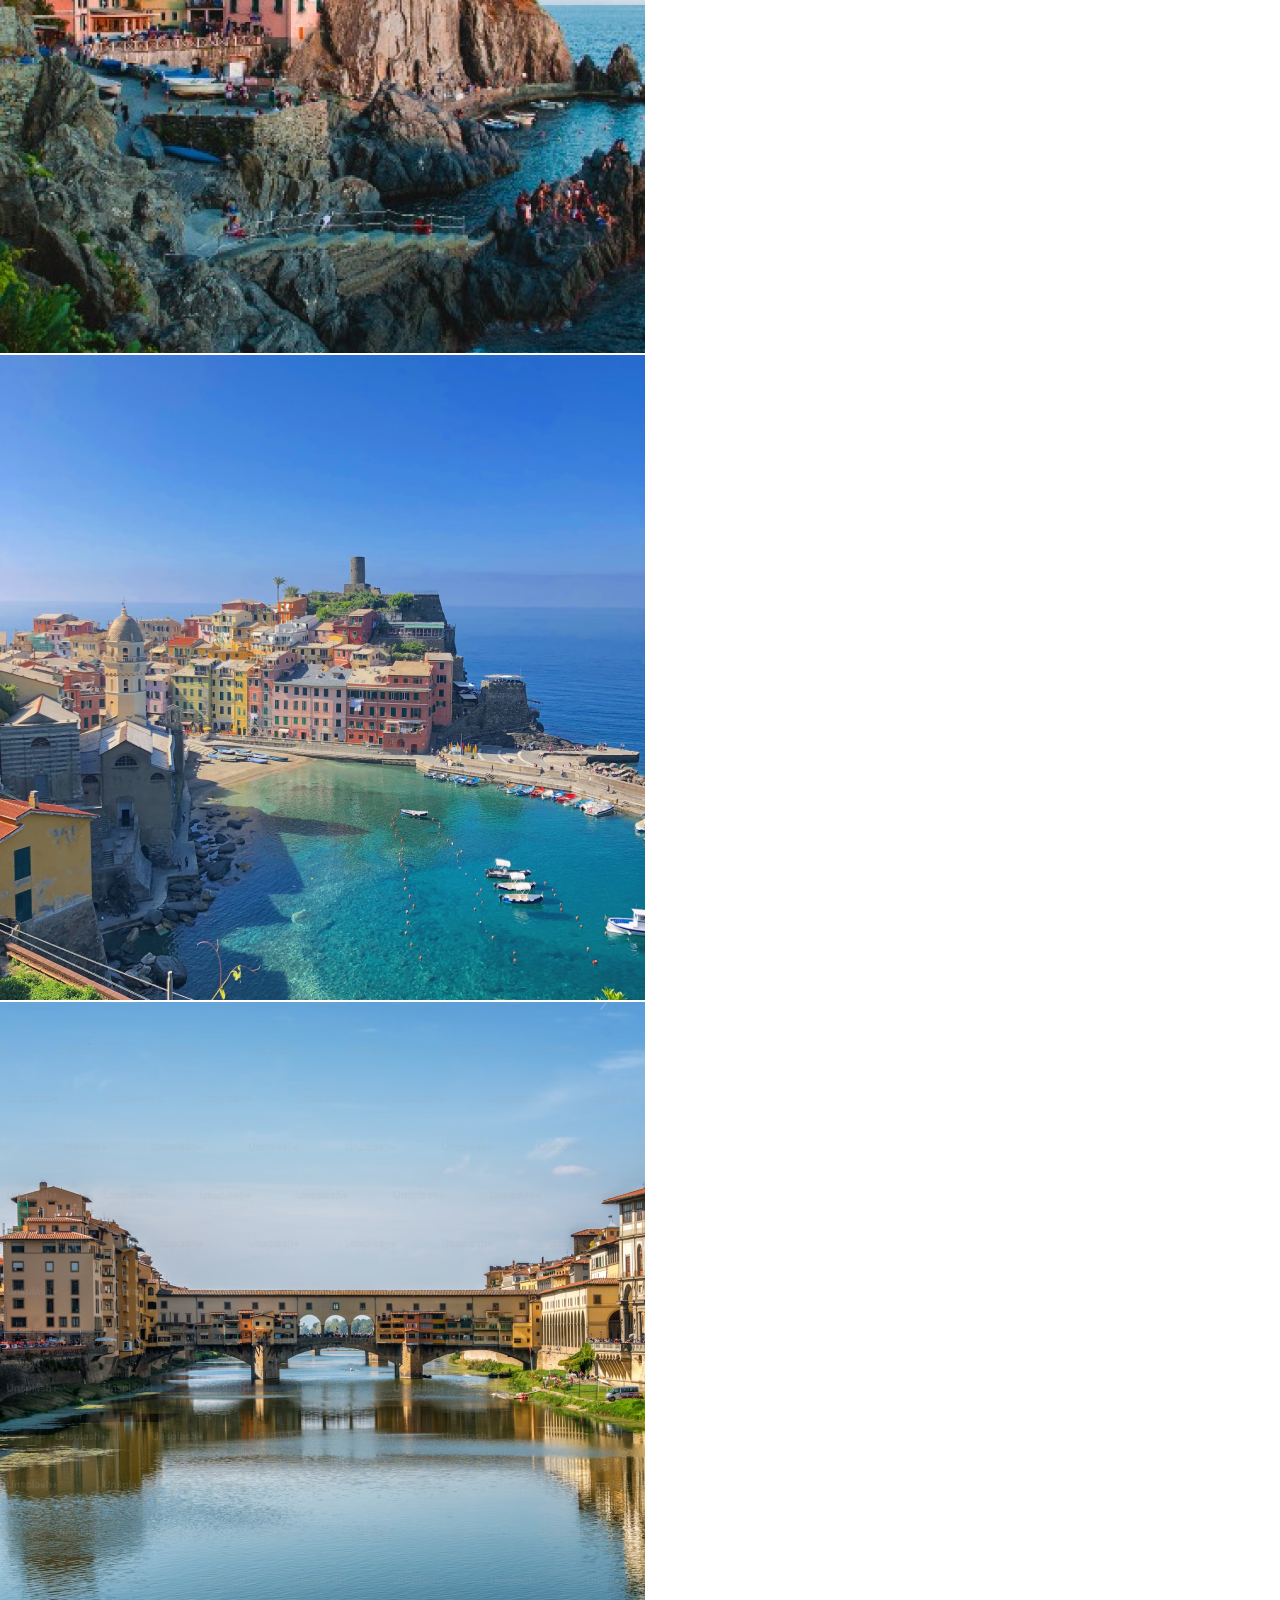
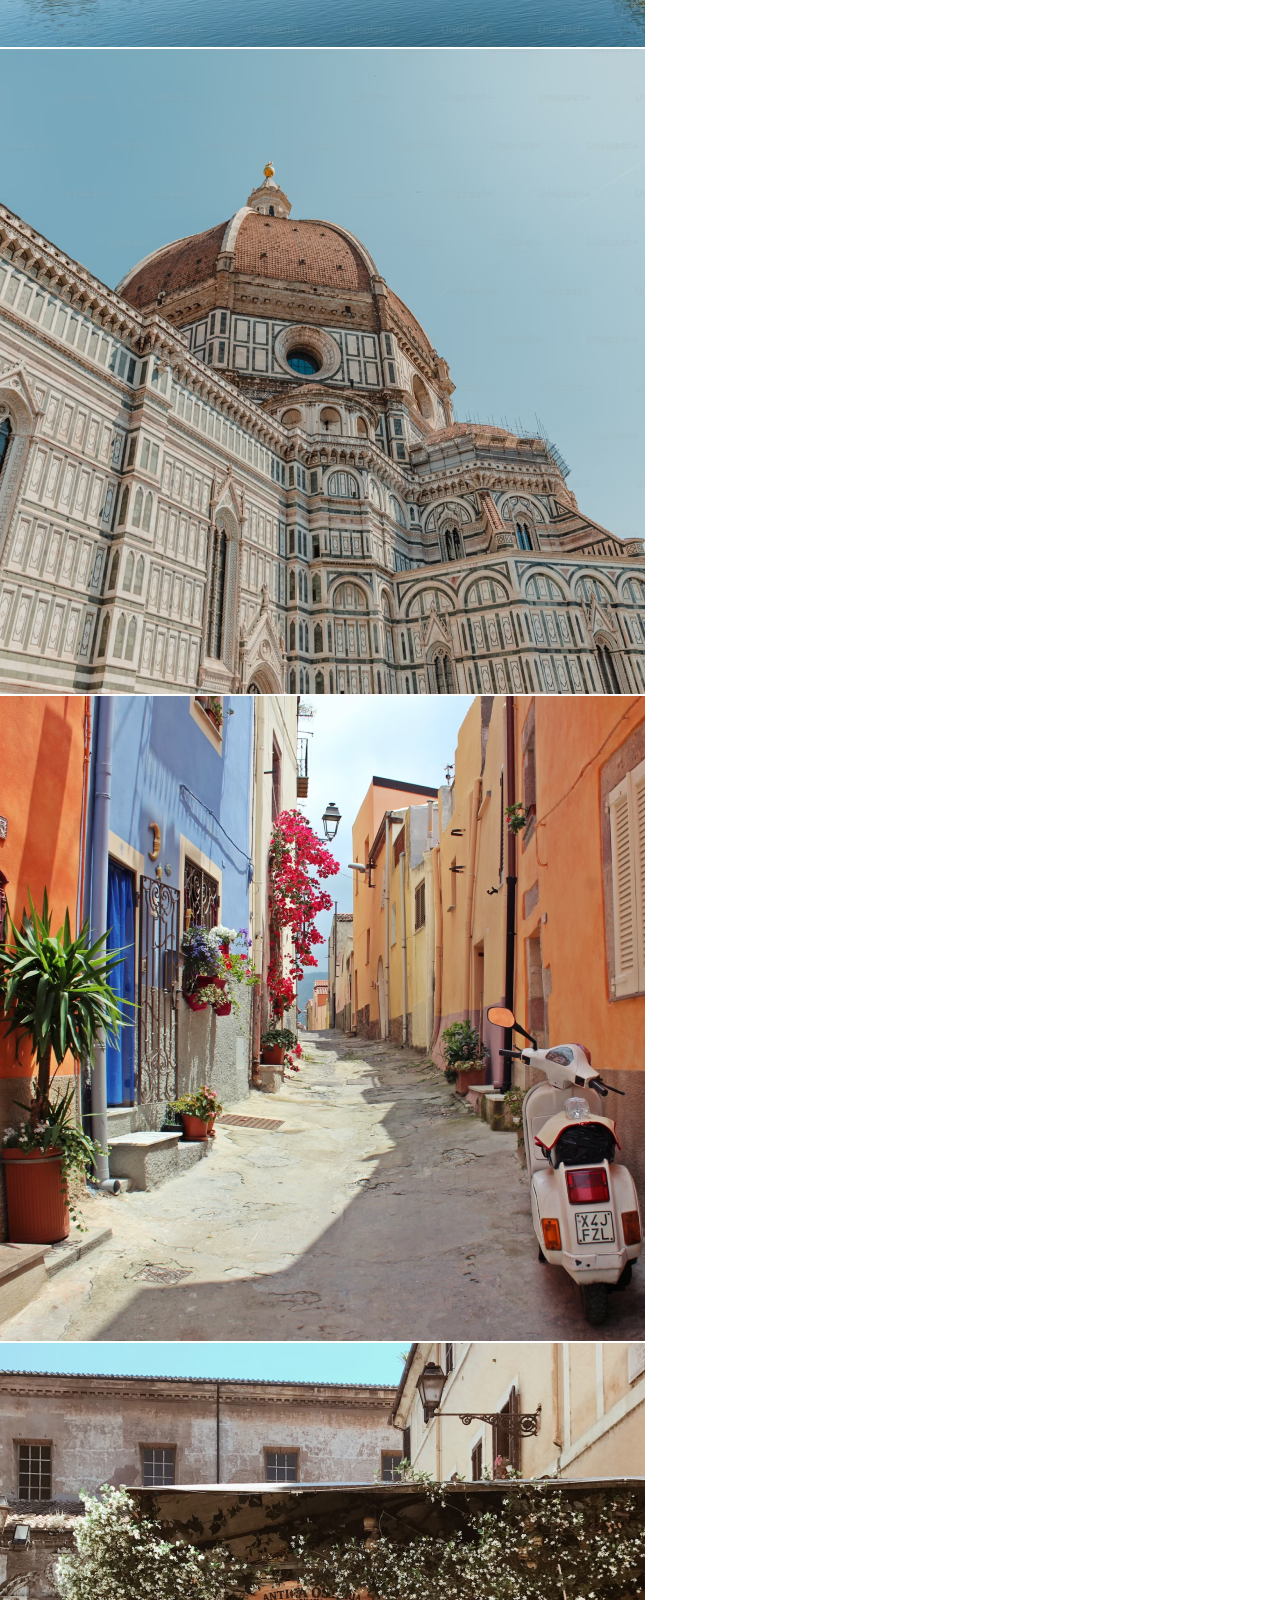
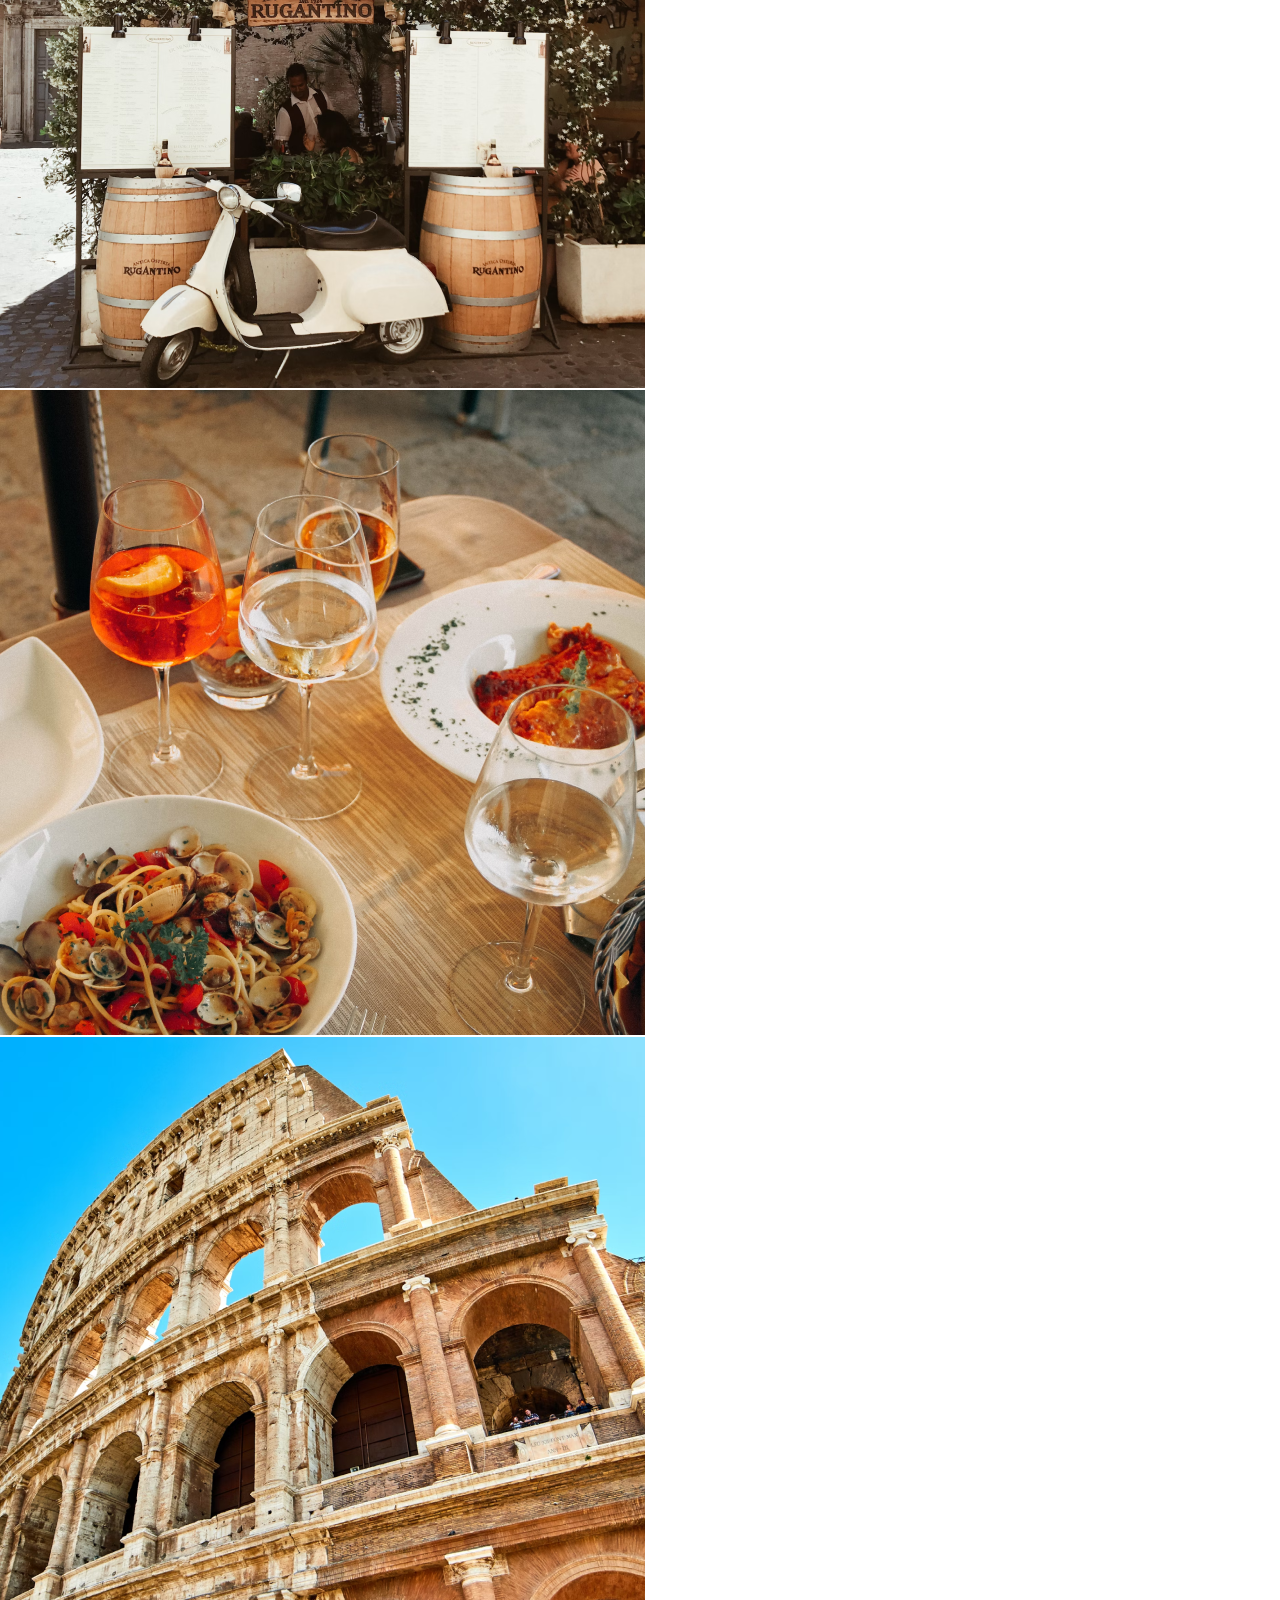
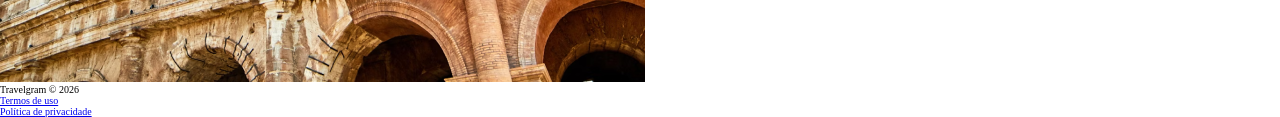
==== commit 215892c1: "css do headr concluido" ====
--- a/rocketseat/projeto-viagens-css/index.html
+++ b/rocketseat/projeto-viagens-css/index.html
@@ -57,61 +57,60 @@
       </div>
       <!--FIM DO NAV-->
       <!--HEADER-->
-      <header id="header-main">
-        <!--About Section-->
-        <section class="about_section">
-          <!--ABOUT DIV-->
-          <div class="div-about">
-            <img
-              src="./images/icons/Profile pic.png"
-              alt="imagem de perfil com uma mulher sorrindo"
-            />
-            <div class="box-about">
-              <h1 class="main-title">Isabela Torres</h1>
-              <p class="about-paragraph">
-                Amante de viagens, cultura e gastronomia. 🌍✈️ Aqui compartilho
-                as histórias registradas em cada clique, explorando cantinhos
-                fascinantes do nosso planeta a partir da movimentada cidade de
-                São Paulo. 🏙️📸
-              </p>
+      <div class="color-fundo">
+        <header id="header-main">
+          <!--About Section-->
+          <section class="about_section">
+            <!--ABOUT DIV-->
+            <div class="div-about">
+              <img
+                src="./images/icons/Profile pic.png"
+                alt="imagem de perfil com uma mulher sorrindo"
+              />
+              <div class="box-about">
+                <h1 class="main-title">Isabela Torres</h1>
+                <p class="about-paragraph">
+                  Amante de viagens, cultura e gastronomia. 🌍✈️ Aqui compartilho
+                  as histórias registradas em cada clique, explorando cantinhos
+                  fascinantes do nosso planeta a partir da movimentada cidade de
+                  São Paulo. 🏙️📸
+                </p>
+              </div>
             </div>
-          </div>
-
-          <!--INFO DIV-->
-          <div class="div-info">
-            <!--List info-->
-            <ul class="list-info">
-              <!--Pin image-->
-              <li class="list-info_item">
-                <img
-                  src="images/icons/MapPin.svg"
-                  alt="Icone com a imagem de um pequeno Pino com a cor laranja."
-                />
-                <p>são paulo</p>
-              </li>
-
-              <!--Airplane-->
-              <li class="list-info_item">
-                <img
-                  src="images/icons/AirplaneTilt.svg"
-                  alt="Icone com a imagem de um aviao a cor laranja."
-                />
-                <p>37 paises</p>
-              </li>
-
-              <!--Image-->
-              <li class="list-info_item">
-                <img
-                  src="images/icons/Image.svg"
-                  alt="Icone com uma imagem de uma pequena paisagem."
-                />
-                <p>240 fotos</p>
-              </li>
-            </ul>
-          </div>
-        </section>
-        <!--Fim da section About-->
-      </header>
+            <!--INFO DIV-->
+            <div class="div-info">
+              <!--List info-->
+              <ul class="list-info">
+                <!--Pin image-->
+                <li class="list-info_item">
+                  <img
+                    src="images/icons/MapPin.svg"
+                    alt="Icone com a imagem de um pequeno Pino com a cor laranja."
+                  />
+                  <p>são paulo</p>
+                </li>
+                <!--Airplane-->
+                <li class="list-info_item">
+                  <img
+                    src="images/icons/AirplaneTilt.svg"
+                    alt="Icone com a imagem de um aviao a cor laranja."
+                  />
+                  <p>37 paises</p>
+                </li>
+                <!--Image-->
+                <li class="list-info_item">
+                  <img
+                    src="images/icons/Image.svg"
+                    alt="Icone com uma imagem de uma pequena paisagem."
+                  />
+                  <p>240 fotos</p>
+                </li>
+              </ul>
+            </div>
+          </section>
+          <!--Fim da section About-->
+        </header>
+      </div>
       <!--Fim do header-->
 
       <!--Inicio do Main - Gallery-->
--- a/rocketseat/projeto-viagens-css/style.css
+++ b/rocketseat/projeto-viagens-css/style.css
@@ -1,2 +1,3 @@
 @import url("./configs/pages/page.css");
-@import url("./configs/nav/nav.css");+@import url("./configs/nav/nav.css");
+@import url("./configs/header/header.css");
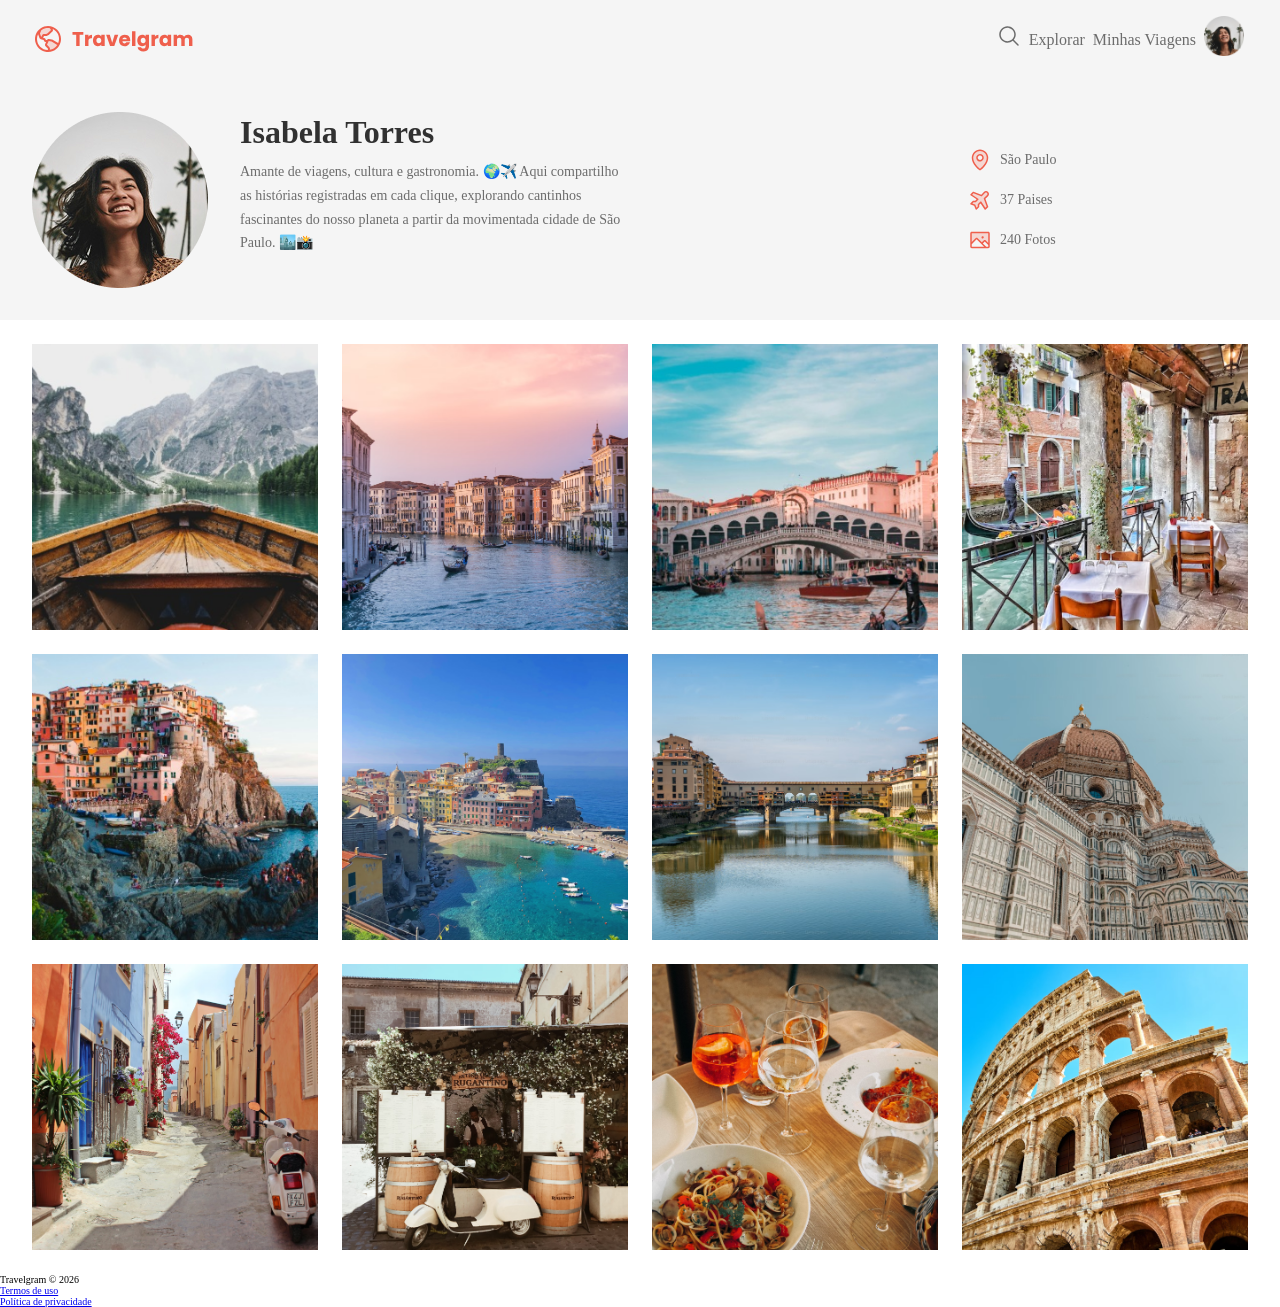
==== commit 0dc00efc: "css do main concluido" ====
--- a/rocketseat/projeto-viagens-css/index.html
+++ b/rocketseat/projeto-viagens-css/index.html
@@ -114,22 +114,24 @@
       <!--Fim do header-->
 
       <!--Inicio do Main - Gallery-->
-      <main id="main-Gallery">
-        <section class="section-gallerry">
-          <img src="./images/gallerry/Image 01.png" alt="#" />
-          <img src="./images/gallerry/Image 02.png" alt="#" />
-          <img src="./images/gallerry/Image 03.png" alt="#" />
-          <img src="./images/gallerry/Image 04.png" alt="#" />
-          <img src="./images/gallerry/Image 05.png" alt="#" />
-          <img src="./images/gallerry/Image 06.png" alt="#" />
-          <img src="./images/gallerry/Image 07.png" alt="#" />
-          <img src="./images/gallerry/Image 08.png" alt="#" />
-          <img src="./images/gallerry/Image 09.png" alt="#" />
-          <img src="./images/gallerry/Image 10.png" alt="#" />
-          <img src="./images/gallerry/Image 11.png" alt="#" />
-          <img src="./images/gallerry/Image 12.png" alt="#" />
-        </section>
-      </main>
+      <div class="color-fundo">
+        <main id="main-Gallery">
+          <section class="section-gallery">
+            <img src="./images/gallerry/Image 01.png" alt="#" />
+            <img src="./images/gallerry/Image 02.png" alt="#" />
+            <img src="./images/gallerry/Image 03.png" alt="#" />
+            <img src="./images/gallerry/Image 04.png" alt="#" />
+            <img src="./images/gallerry/Image 05.png" alt="#" />
+            <img src="./images/gallerry/Image 06.png" alt="#" />
+            <img src="./images/gallerry/Image 07.png" alt="#" />
+            <img src="./images/gallerry/Image 08.png" alt="#" />
+            <img src="./images/gallerry/Image 09.png" alt="#" />
+            <img src="./images/gallerry/Image 10.png" alt="#" />
+            <img src="./images/gallerry/Image 11.png" alt="#" />
+            <img src="./images/gallerry/Image 12.png" alt="#" />
+          </section>
+        </main>
+      </div>
       <!--Fim do Main-->
       <!--Inicio do Main Footer-->
       <footer id="main-footer">
--- a/rocketseat/projeto-viagens-css/style.css
+++ b/rocketseat/projeto-viagens-css/style.css
@@ -1,3 +1,4 @@
 @import url("./configs/pages/page.css");
 @import url("./configs/nav/nav.css");
-@import url("./configs/header/header.css");+@import url("./configs/header/header.css");
+@import url("./configs/main/main.css");
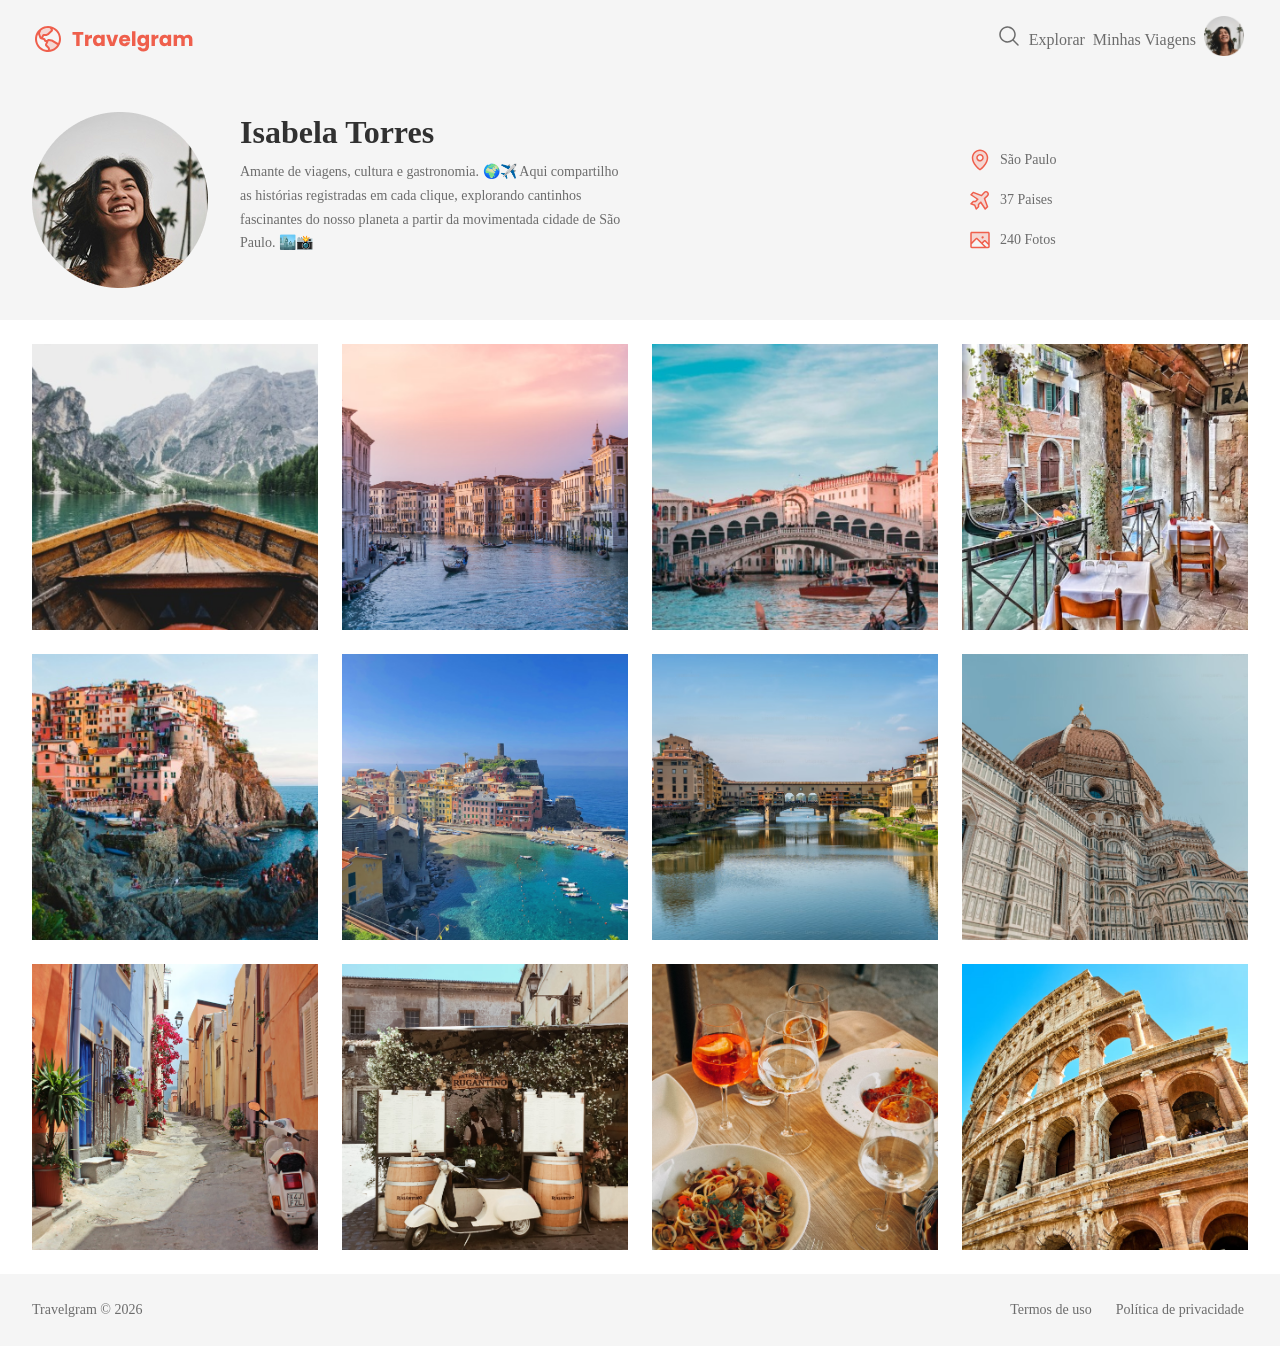
==== commit c4ec8c8a: "css do footer concluido" ====
--- a/rocketseat/projeto-viagens-css/index.html
+++ b/rocketseat/projeto-viagens-css/index.html
@@ -9,7 +9,7 @@
       href="https://fonts.googleapis.com/css2?family=Poppins:ital,wght@0,100;0,200;0,300;0,400;0,500;0,600;0,700;0,800;0,900;1,100;1,200;1,300;1,400;1,500;1,600;1,700;1,800;1,900&display=swap"
       rel="stylesheet"
     />
-    <link rel="stylesheet" href="./style.css">
+    <link rel="stylesheet" href="./style.css" />
     <title>Projeto Viagens | Css</title>
   </head>
   <body>
@@ -70,10 +70,10 @@
               <div class="box-about">
                 <h1 class="main-title">Isabela Torres</h1>
                 <p class="about-paragraph">
-                  Amante de viagens, cultura e gastronomia. 🌍✈️ Aqui compartilho
-                  as histórias registradas em cada clique, explorando cantinhos
-                  fascinantes do nosso planeta a partir da movimentada cidade de
-                  São Paulo. 🏙️📸
+                  Amante de viagens, cultura e gastronomia. 🌍✈️ Aqui
+                  compartilho as histórias registradas em cada clique,
+                  explorando cantinhos fascinantes do nosso planeta a partir da
+                  movimentada cidade de São Paulo. 🏙️📸
                 </p>
               </div>
             </div>
@@ -134,22 +134,25 @@
       </div>
       <!--Fim do Main-->
       <!--Inicio do Main Footer-->
-      <footer id="main-footer">
-        <p>Travelgram © 2026</p>
-        <!--div footer-->
-        <div class="main-footer_div-links">
-          <!--List-->
-          <ul class="main-footer_div-links_list">
-            <li class="main-footer_div-links_list_item">
-              <a href="#">Termos de uso</a>
-            </li>
+      <div class="color-fundo">
+        <footer id="main-footer">
+          <p>Travelgram © 2026</p>
+          <!--div footer-->
+          <div class="main-footer_div-links">
+            <!--List-->
+            <ul class="main-footer_div-links_list">
+              
+              <li class="main-footer_div-links_list_item">
+                <a href="#">Termos de uso</a>
+              </li>
 
-            <li class="main-footer_div-links_list_item">
-              <a href="#">Política de privacidade</a>
-            </li>
-          </ul>
-        </div>
-      </footer>
+              <li class="main-footer_div-links_list_item">
+                <a href="#">Política de privacidade</a>
+              </li>
+            </ul>
+          </div>
+        </footer>
+      </div>
     </div>
   </body>
 </html>
--- a/rocketseat/projeto-viagens-css/style.css
+++ b/rocketseat/projeto-viagens-css/style.css
@@ -1,4 +1,5 @@
 @import url("./configs/pages/page.css");
 @import url("./configs/nav/nav.css");
 @import url("./configs/header/header.css");
-@import url("./configs/main/main.css");+@import url("./configs/main/main.css");
+@import url("./configs/footer/footer.css");
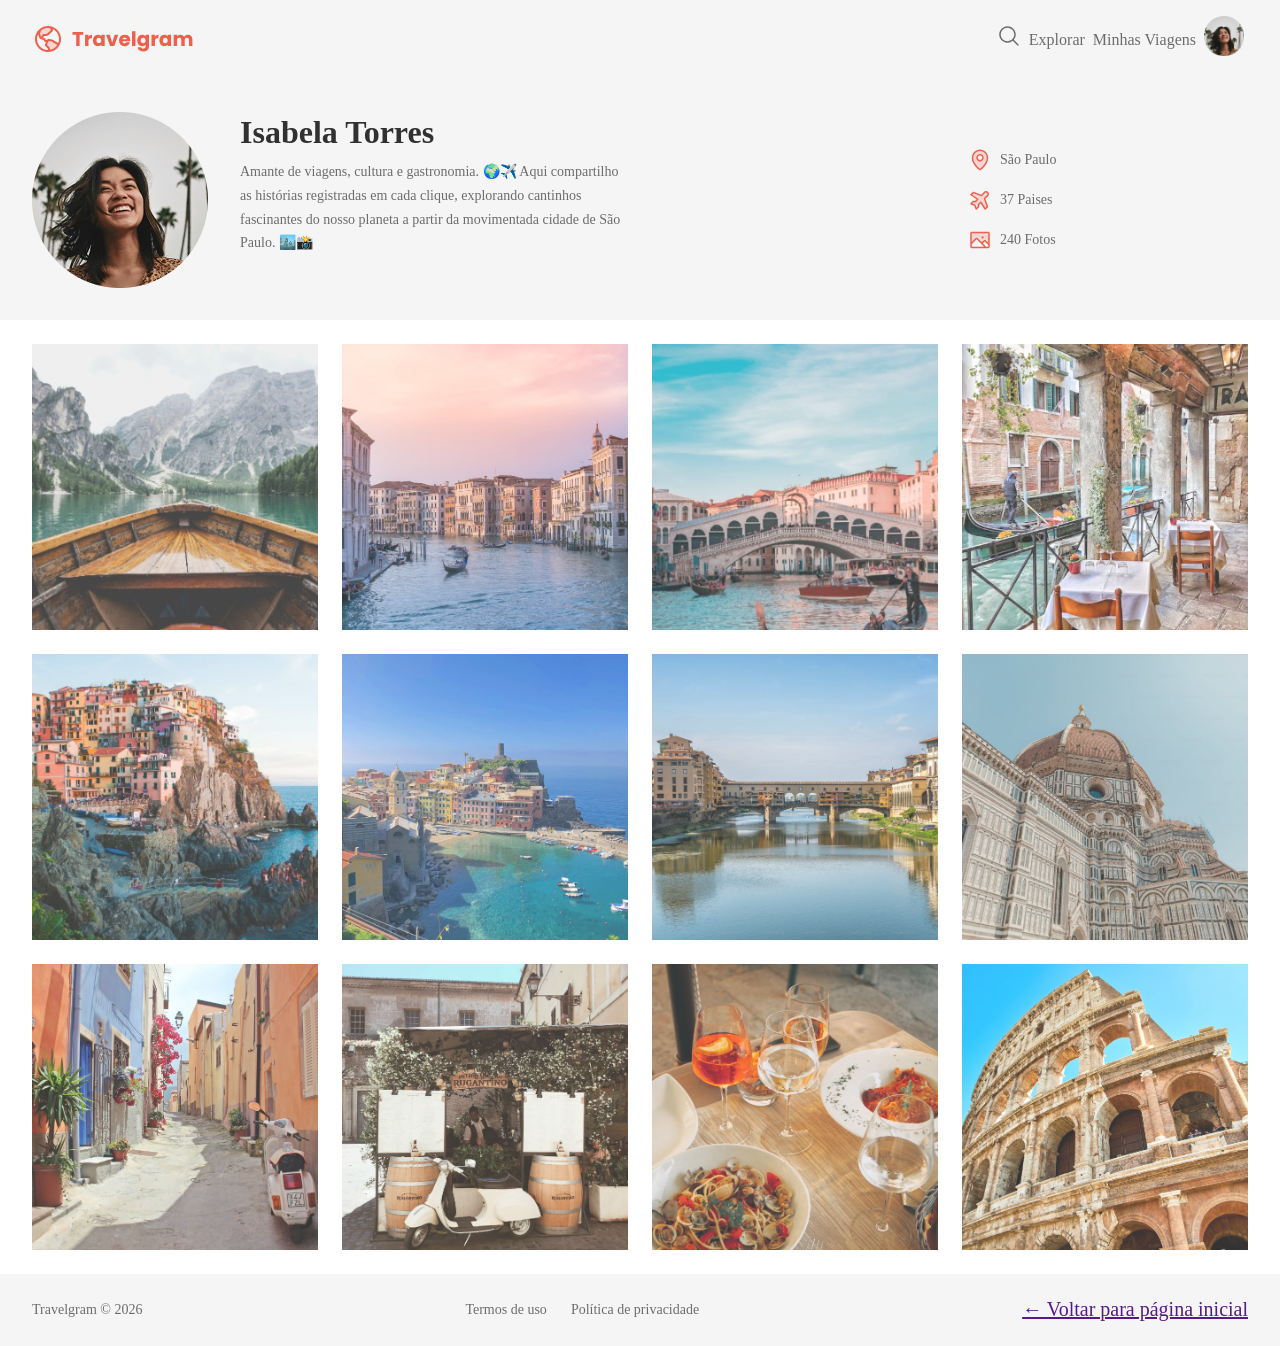
==== commit 0dd32997: "adicionando projeto" ====
--- a/rocketseat/projeto-viagens-css/index.html
+++ b/rocketseat/projeto-viagens-css/index.html
@@ -141,7 +141,6 @@
           <div class="main-footer_div-links">
             <!--List-->
             <ul class="main-footer_div-links_list">
-              
               <li class="main-footer_div-links_list_item">
                 <a href="#">Termos de uso</a>
               </li>
@@ -151,6 +150,7 @@
               </li>
             </ul>
           </div>
+          <a href="" class="voltar"> &larr; Voltar para página inicial</a>
         </footer>
       </div>
     </div>
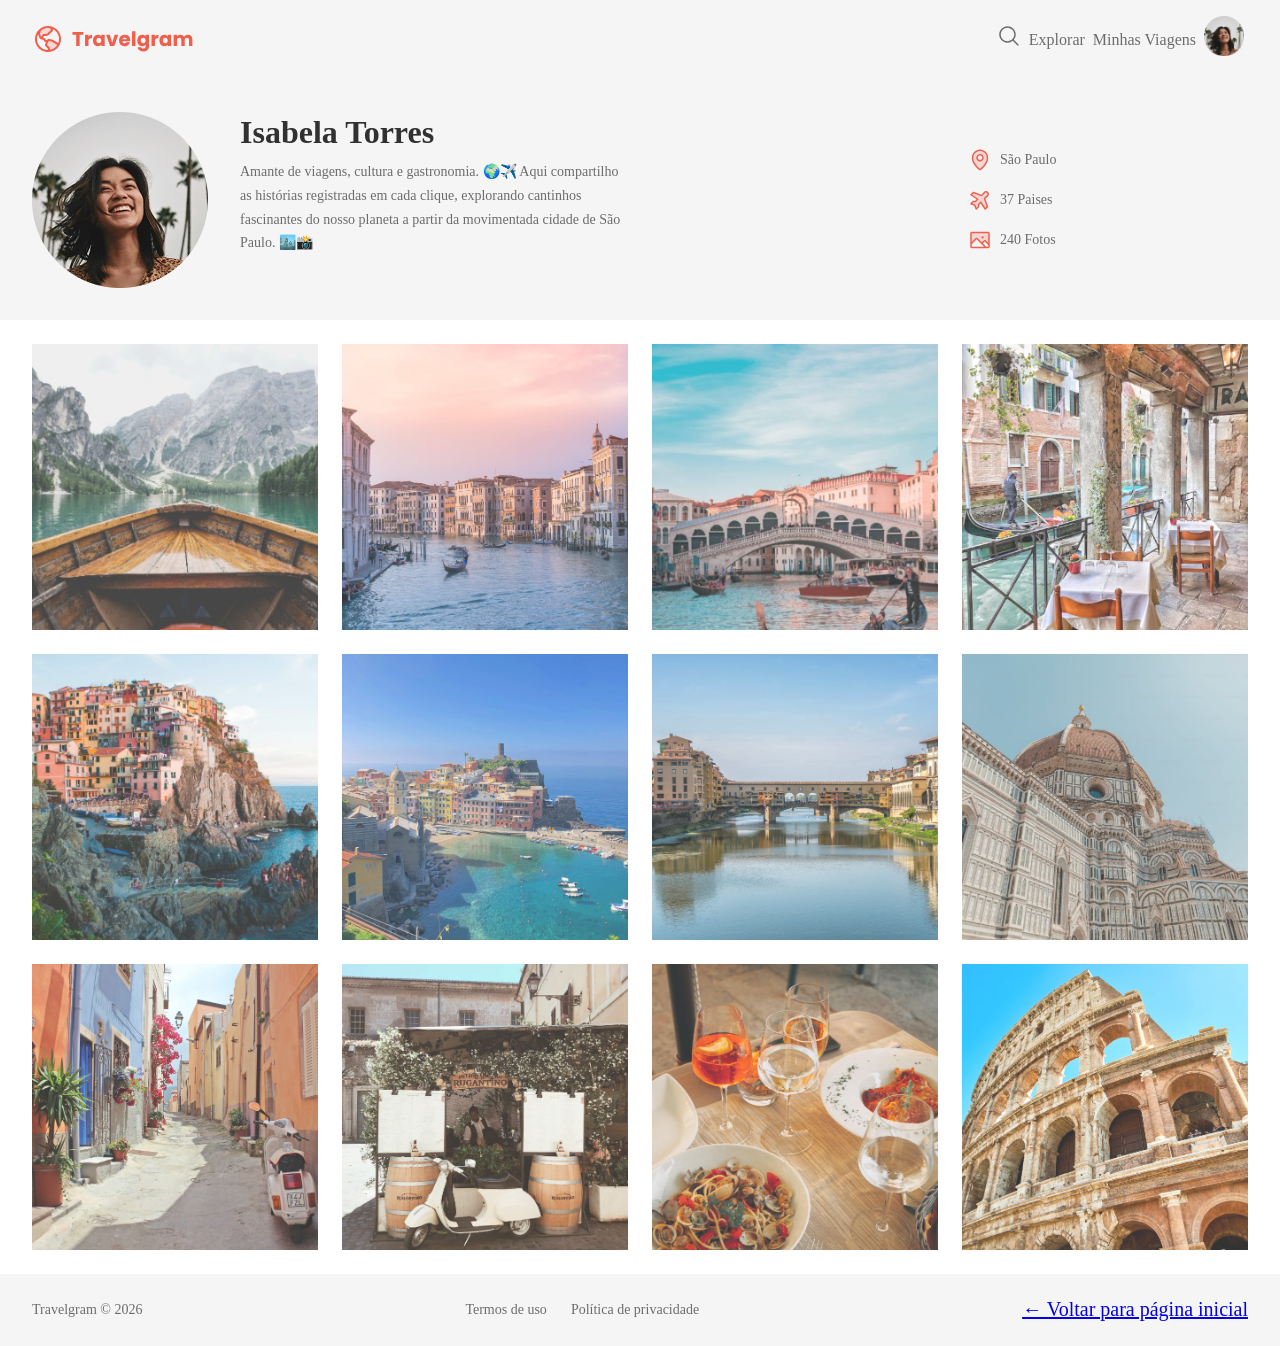
==== commit 3931929d: "centralizado" ====
--- a/rocketseat/projeto-viagens-css/index.html
+++ b/rocketseat/projeto-viagens-css/index.html
@@ -150,7 +150,7 @@
               </li>
             </ul>
           </div>
-          <a href="" class="voltar"> &larr; Voltar para página inicial</a>
+          <a href="../index.html" class="voltar"> &larr; Voltar para página inicial</a>
         </footer>
       </div>
     </div>
